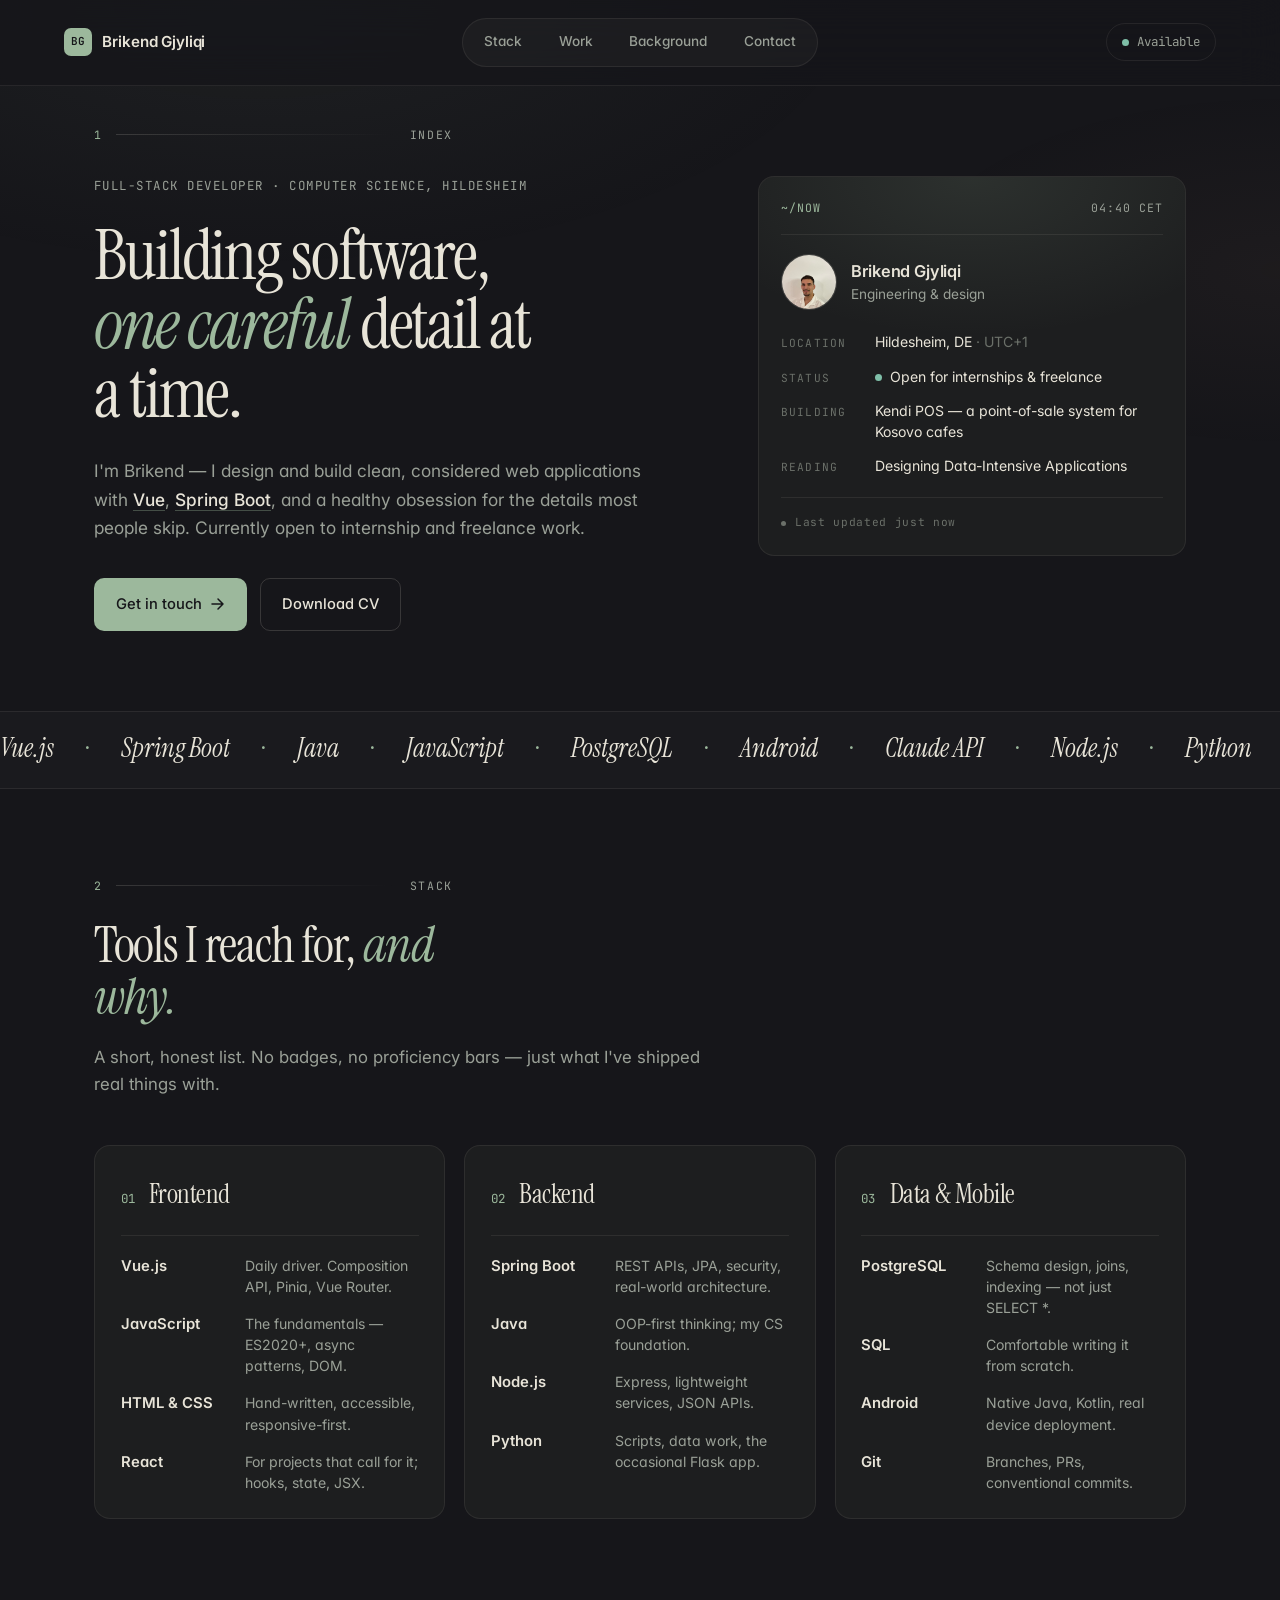
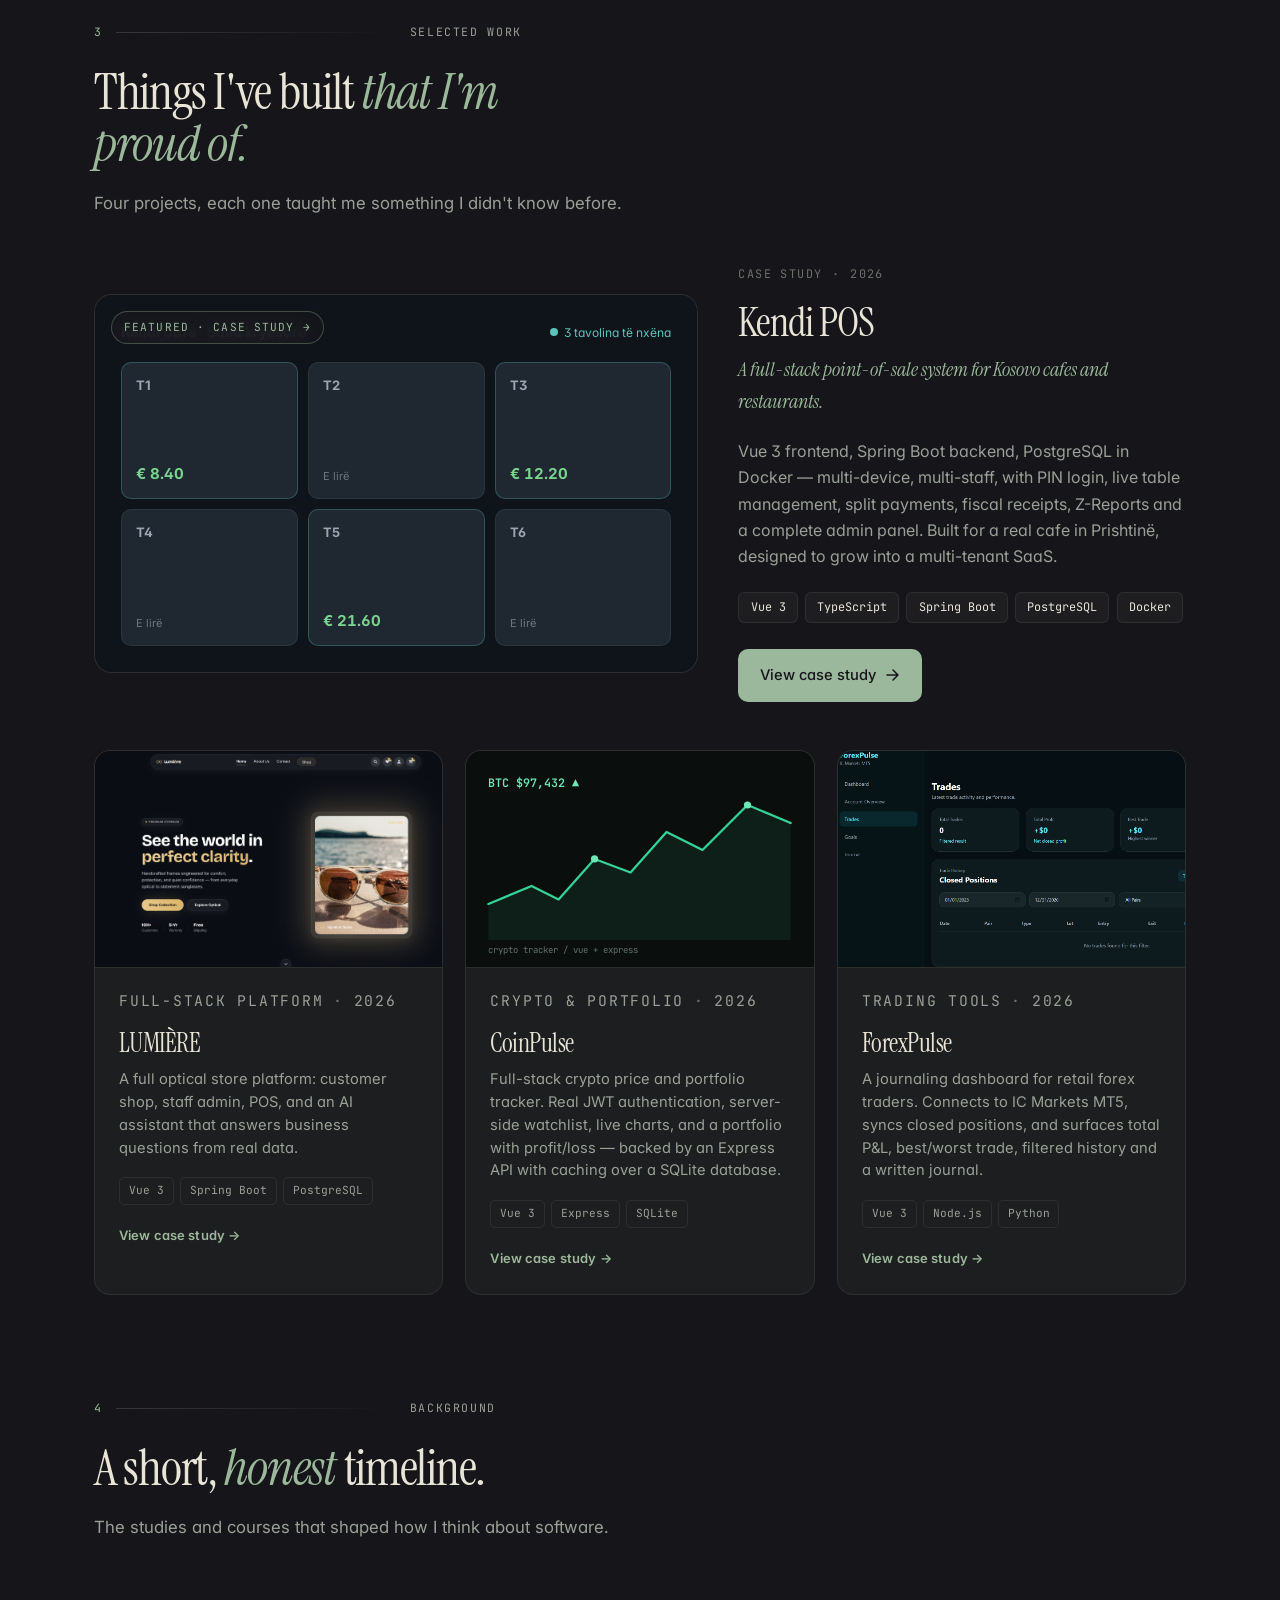
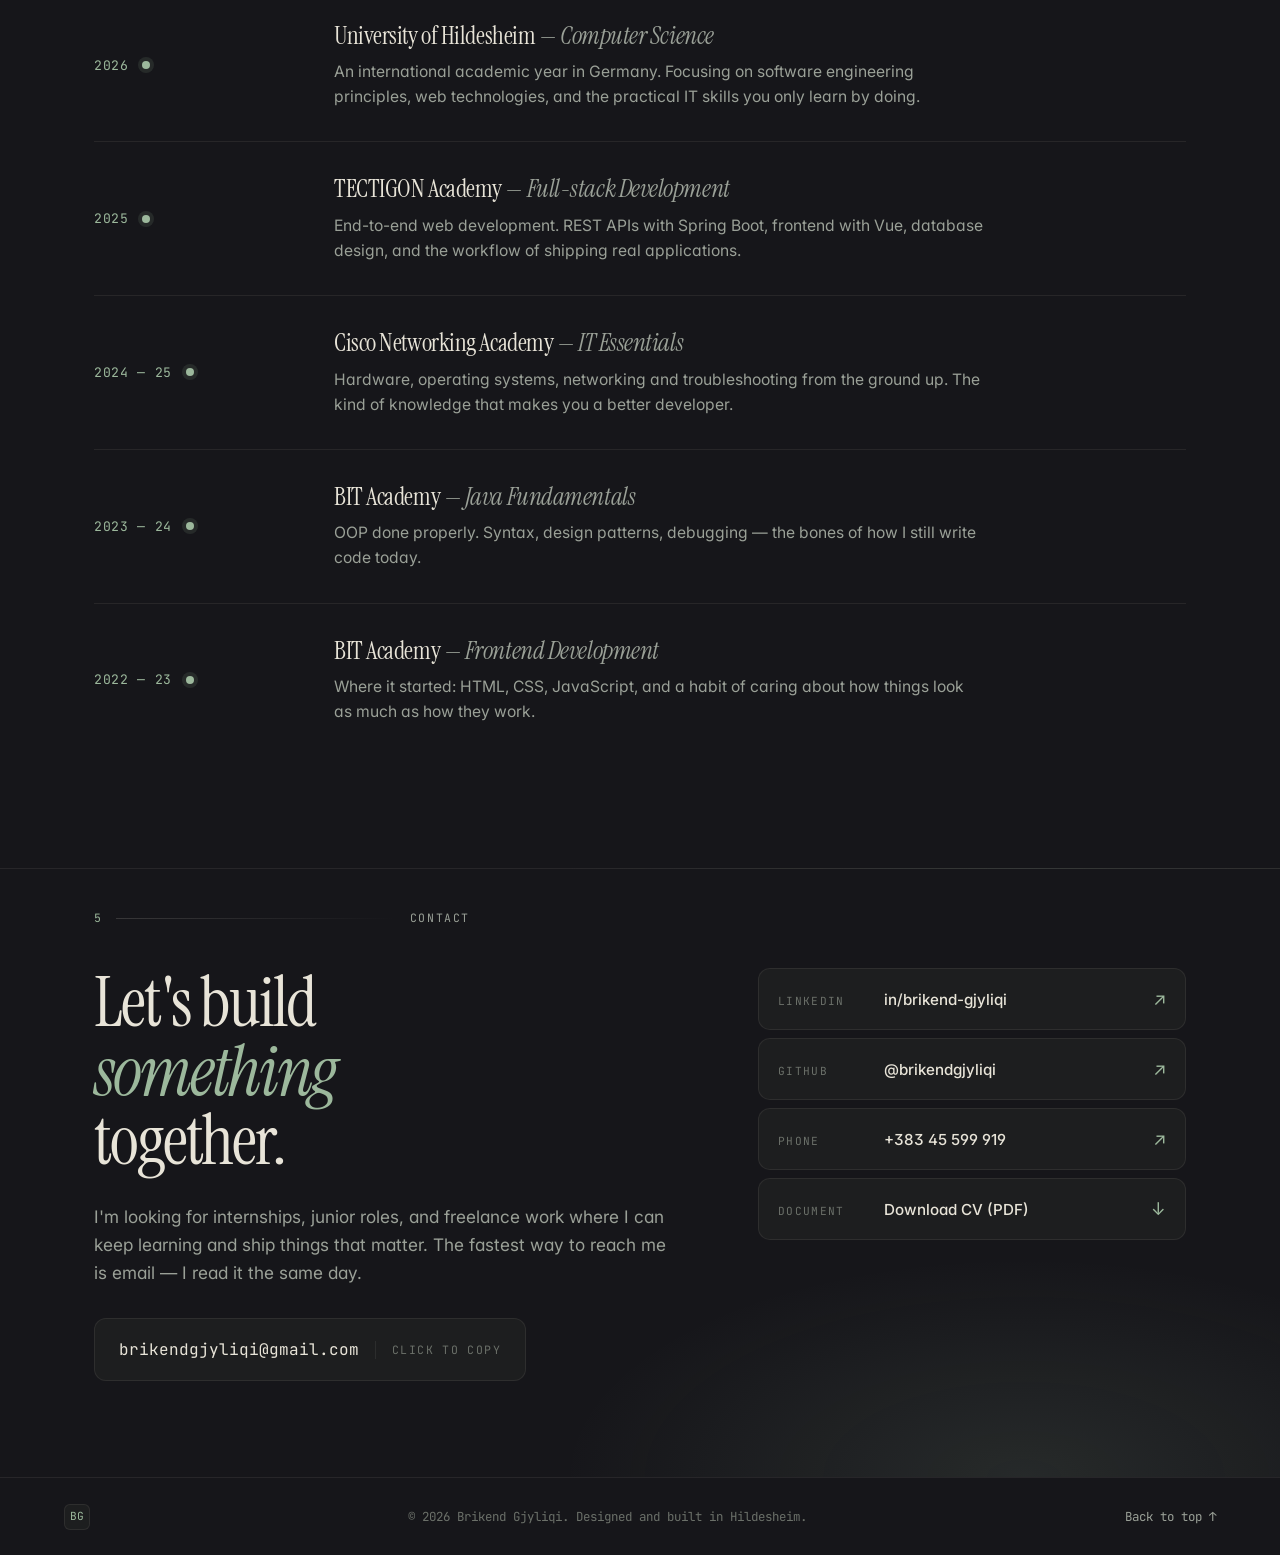
==== index.html @ 1e9ffb1e "Initial commit: portfolio site with LUMIERE case study" ====
<!DOCTYPE html>
<html lang="en">
<head>
  <meta charset="UTF-8" />
  <meta name="viewport" content="width=device-width, initial-scale=1.0" />
  <meta name="description" content="Brikend Gjyliqi — Full-stack developer building thoughtful, modern web applications. Vue, Spring Boot, Java, SQL." />
  <title>Brikend Gjyliqi — Full-stack Developer</title>

  <link rel="preconnect" href="https://fonts.googleapis.com" />
  <link rel="preconnect" href="https://fonts.gstatic.com" crossorigin />
  <link href="https://fonts.googleapis.com/css2?family=Instrument+Serif:ital@0;1&family=Inter:wght@400;500;600;700&family=JetBrains+Mono:wght@400;500&display=swap" rel="stylesheet" />
  <link rel="stylesheet" href="style.css" />
</head>

<body>

  <header class="topbar">
    <a href="#top" class="brand">
      <span class="brand-mark" aria-hidden="true">BG</span>
      <span class="brand-name">Brikend Gjyliqi</span>
    </a>
    <nav class="top-nav" aria-label="Primary">
      <a href="#stack">Stack</a>
      <a href="#work">Work</a>
      <a href="#background">Background</a>
      <a href="#contact">Contact</a>
    </nav>
    <a href="#contact" class="top-cta">
      <span class="status-dot" aria-hidden="true"></span>
      Available
    </a>
  </header>

  <main id="top">

    <!-- ─────────── HERO ─────────── -->
    <section class="hero">
      <div class="section-label">
        <span class="label-num">1</span>
        <span class="label-line" aria-hidden="true"></span>
        <span class="label-name">Index</span>
      </div>

      <div class="hero-grid">
        <div class="hero-copy">
          <p class="eyebrow">Full-stack developer · Computer Science, Hildesheim</p>
          <h1 class="display">
            Building software,
            <em>one careful</em>
            detail at a time.
          </h1>
          <p class="lede">
            I'm Brikend — I design and build clean, considered web applications with
            <span class="hl">Vue</span>, <span class="hl">Spring Boot</span>, and a
            healthy obsession for the details most people skip. Currently open to
            internship and freelance work.
          </p>
          <div class="hero-actions">
            <a href="#contact" class="btn btn-primary">
              Get in touch
              <svg width="14" height="14" viewBox="0 0 14 14" aria-hidden="true"><path d="M1 7h11M7 2l5 5-5 5" stroke="currentColor" stroke-width="1.5" fill="none" stroke-linecap="round" stroke-linejoin="round"/></svg>
            </a>
            <a href="CV-BrikendGjyliqi.pdf" class="btn btn-ghost" download>Download CV</a>
          </div>
        </div>

        <aside class="status-card" aria-label="Currently">
          <div class="status-card-head">
            <span class="status-card-eyebrow">~/now</span>
            <span class="status-time" id="liveTime">—</span>
          </div>
          <div class="status-id">
            <img src="img/IMG_9664.jpg" alt="Portrait of Brikend Gjyliqi" />
            <div>
              <div class="status-name">Brikend Gjyliqi</div>
              <div class="status-role">Engineering &amp; design</div>
            </div>
          </div>
          <dl class="status-rows">
            <div><dt>Location</dt><dd>Hildesheim, DE <span class="muted">· UTC+1</span></dd></div>
            <div><dt>Status</dt><dd><span class="ping" aria-hidden="true"></span>Open for internships &amp; freelance</dd></div>
            <div><dt>Building</dt><dd>Kendi POS — a point-of-sale system for Kosovo cafes</dd></div>
            <div><dt>Reading</dt><dd>Designing Data-Intensive Applications</dd></div>
          </dl>
          <div class="status-foot">
            <span class="dot" aria-hidden="true"></span>
            <span>Last updated just now</span>
          </div>
        </aside>
      </div>

      <div class="marquee" aria-hidden="true">
        <div class="marquee-track">
          <span>Vue.js</span><span>·</span>
          <span>Spring Boot</span><span>·</span>
          <span>Java</span><span>·</span>
          <span>JavaScript</span><span>·</span>
          <span>PostgreSQL</span><span>·</span>
          <span>Android</span><span>·</span>
          <span>Claude API</span><span>·</span>
          <span>Node.js</span><span>·</span>
          <span>Python</span><span>·</span>
          <span>REST APIs</span><span>·</span>
          <span>Pinia</span><span>·</span>
          <span>TypeScript</span><span>·</span>
          <span>PWA</span><span>·</span>
          <span>IndexedDB</span><span>·</span>
          <span>Vue.js</span><span>·</span>
          <span>Spring Boot</span><span>·</span>
          <span>Java</span><span>·</span>
          <span>JavaScript</span><span>·</span>
          <span>PostgreSQL</span><span>·</span>
          <span>Node.js</span><span>·</span>
          <span>Python</span><span>·</span>
        </div>
      </div>
    </section>

    <!-- ─────────── STACK ─────────── -->
    <section class="stack" id="stack">
      <div class="section-label">
        <span class="label-num">2</span>
        <span class="label-line" aria-hidden="true"></span>
        <span class="label-name">Stack</span>
      </div>
      <header class="section-head">
        <h2 class="section-title">Tools I reach for, <em>and why.</em></h2>
        <p class="section-sub">A short, honest list. No badges, no proficiency bars — just what I've shipped real things with.</p>
      </header>
      <div class="stack-grid">
        <article class="stack-card">
          <header class="stack-card-head"><span class="stack-num">01</span><h3>Frontend</h3></header>
          <ul class="stack-list">
            <li><span>Vue.js</span><em>Daily driver. Composition API, Pinia, Vue Router.</em></li>
            <li><span>JavaScript</span><em>The fundamentals — ES2020+, async patterns, DOM.</em></li>
            <li><span>HTML &amp; CSS</span><em>Hand-written, accessible, responsive-first.</em></li>
            <li><span>React</span><em>For projects that call for it; hooks, state, JSX.</em></li>
          </ul>
        </article>
        <article class="stack-card">
          <header class="stack-card-head"><span class="stack-num">02</span><h3>Backend</h3></header>
          <ul class="stack-list">
            <li><span>Spring Boot</span><em>REST APIs, JPA, security, real-world architecture.</em></li>
            <li><span>Java</span><em>OOP-first thinking; my CS foundation.</em></li>
            <li><span>Node.js</span><em>Express, lightweight services, JSON APIs.</em></li>
            <li><span>Python</span><em>Scripts, data work, the occasional Flask app.</em></li>
          </ul>
        </article>
        <article class="stack-card">
          <header class="stack-card-head"><span class="stack-num">03</span><h3>Data &amp; Mobile</h3></header>
          <ul class="stack-list">
            <li><span>PostgreSQL</span><em>Schema design, joins, indexing — not just SELECT *.</em></li>
            <li><span>SQL</span><em>Comfortable writing it from scratch.</em></li>
            <li><span>Android</span><em>Native Java, Kotlin, real device deployment.</em></li>
            <li><span>Git</span><em>Branches, PRs, conventional commits.</em></li>
          </ul>
        </article>
      </div>
    </section>

    <!-- ─────────── WORK ─────────── -->
    <section class="work" id="work">
      <div class="section-label">
        <span class="label-num">3</span>
        <span class="label-line" aria-hidden="true"></span>
        <span class="label-name">Selected work</span>
      </div>
      <header class="section-head">
        <h2 class="section-title">Things I've built <em>that I'm proud of.</em></h2>
        <p class="section-sub">Four projects, each one taught me something I didn't know before.</p>
      </header>

      <!-- FEATURED 01: Kendi POS -->
      <article class="featured-project">
        <a href="kendi-pos.html" class="featured-media">
          <div class="kp-hero">
            <div class="kp-hero-bar">
              <span class="kp-hero-venue">Kendi Cafe · Salla kryesore</span>
              <span class="kp-hero-stat"><i class="kp-pulse"></i> 3 tavolina të nxëna</span>
            </div>
            <div class="kp-hero-grid">
              <div class="kp-hero-cell kp-hero-cell--on"><span>T1</span><span class="kp-hero-val">€ 8.40</span></div>
              <div class="kp-hero-cell"><span>T2</span><span class="kp-hero-free">E lirë</span></div>
              <div class="kp-hero-cell kp-hero-cell--on"><span>T3</span><span class="kp-hero-val">€ 12.20</span></div>
              <div class="kp-hero-cell"><span>T4</span><span class="kp-hero-free">E lirë</span></div>
              <div class="kp-hero-cell kp-hero-cell--on"><span>T5</span><span class="kp-hero-val">€ 21.60</span></div>
              <div class="kp-hero-cell"><span>T6</span><span class="kp-hero-free">E lirë</span></div>
            </div>
          </div>
          <span class="featured-badge">Featured · Case study →</span>
        </a>
        <div class="featured-body">
          <p class="project-meta">
            <span>Case study</span><span class="sep" aria-hidden="true">·</span><span>2026</span>
          </p>
          <h3 class="project-title">Kendi POS</h3>
          <p class="project-tag">A full-stack point-of-sale system for Kosovo cafes and restaurants.</p>
          <p class="project-desc">
            Vue 3 frontend, Spring Boot backend, PostgreSQL in Docker —
            multi-device, multi-staff, with PIN login, live table management,
            split payments, fiscal receipts, Z-Reports and a complete admin
            panel. Built for a real cafe in Prishtinë, designed to grow into
            a multi-tenant SaaS.
          </p>
          <ul class="project-stack">
            <li>Vue 3</li><li>TypeScript</li><li>Spring Boot</li><li>PostgreSQL</li><li>Docker</li>
          </ul>
          <div class="project-actions">
            <a href="kendi-pos.html" class="btn btn-primary">
              View case study
              <svg width="14" height="14" viewBox="0 0 14 14" aria-hidden="true"><path d="M1 7h11M7 2l5 5-5 5" stroke="currentColor" stroke-width="1.5" fill="none" stroke-linecap="round" stroke-linejoin="round"/></svg>
            </a>
          </div>
        </div>
      </article>


      <!-- Small cards -->
      <div class="project-grid">
        <article class="project-card">
          <a href="lumiere.html" class="project-card-media project-card-media--link" aria-hidden="true">
            <img src="img/lumiere/Home.png" alt="LUMIÈRE homepage" />
          </a>
          <div class="project-card-body">
            <p class="project-meta"><span>Full-stack platform</span><span class="sep" aria-hidden="true">·</span><span>2026</span></p>
            <h3>LUMIÈRE</h3>
            <p>A full optical store platform: customer shop, staff admin, POS, and an AI assistant that answers business questions from real data.</p>
            <ul class="project-stack-mini"><li>Vue 3</li><li>Spring Boot</li><li>PostgreSQL</li></ul>
            <div style="display:flex;gap:10px;margin-top:10px;flex-wrap:wrap;">
              <a href="lumiere.html" class="project-card-link">View case study →</a>
            </div>
          </div>
        </article>

                <article class="project-card">
          <a href="coinpulse.html" class="project-card-media project-card-media--link" aria-hidden="true">
            <svg viewBox="0 0 400 240" xmlns="http://www.w3.org/2000/svg" preserveAspectRatio="xMidYMid slice">
              <rect width="400" height="240" fill="#0a0f0d"/>
              <!-- candlestick-ish chart line -->
              <polyline points="32,170 80,150 110,165 150,120 190,135 230,90 270,110 320,60 368,80"
                        fill="none" stroke="#34d399" stroke-width="2.5" stroke-linecap="round" stroke-linejoin="round"/>
              <polygon points="32,170 80,150 110,165 150,120 190,135 230,90 270,110 320,60 368,80 368,210 32,210"
                       fill="#34d399" opacity="0.08"/>
              <!-- coin dots -->
              <circle cx="150" cy="120" r="4" fill="#6ee7b7"/>
              <circle cx="320" cy="60" r="4" fill="#6ee7b7"/>
              <text x="32" y="40" fill="#6ee7b7" font-family="JetBrains Mono, monospace" font-size="13" font-weight="600">BTC $97,432 ▲</text>
              <text x="32" y="225" fill="#5f7269" font-family="JetBrains Mono, monospace" font-size="10">crypto tracker / vue + express</text>
            </svg>
          </a>
          <div class="project-card-body">
            <p class="project-meta"><span>Crypto &amp; Portfolio</span><span class="sep" aria-hidden="true">·</span><span>2026</span></p>
            <h3>CoinPulse</h3>
            <p>Full-stack crypto price and portfolio tracker. Real JWT authentication, server-side watchlist, live charts, and a portfolio with profit/loss — backed by an Express API with caching over a SQLite database.</p>
            <ul class="project-stack-mini"><li>Vue 3</li><li>Express</li><li>SQLite</li></ul>
            <div style="display:flex;gap:10px;margin-top:10px;flex-wrap:wrap;">
              <a href="coinpulse.html" class="project-card-link">View case study →</a>
            </div>
          </div>
        </article>

        <article class="project-card">
          <a href="forex-pulse.html" class="project-card-media project-card-media--link" aria-hidden="true">
            <img src="img/dashboard.png" alt="ForexPulse trading dashboard interface" />
          </a>
          <div class="project-card-body">
            <p class="project-meta"><span>Trading tools</span><span class="sep" aria-hidden="true">·</span><span>2026</span></p>
            <h3>ForexPulse</h3>
            <p>A journaling dashboard for retail forex traders. Connects to IC Markets MT5, syncs closed positions, and surfaces total P&amp;L, best/worst trade, filtered history and a written journal.</p>
            <ul class="project-stack-mini"><li>Vue 3</li><li>Node.js</li><li>Python</li></ul>
            <div style="display:flex;gap:10px;margin-top:10px;flex-wrap:wrap;">
              <a href="forex-pulse.html" class="project-card-link">View case study →</a>
            </div>
          </div>
        </article>
      </div>
    </section>

    <!-- ─────────── BACKGROUND ─────────── -->
    <section class="background" id="background">
      <div class="section-label">
        <span class="label-num">4</span>
        <span class="label-line" aria-hidden="true"></span>
        <span class="label-name">Background</span>
      </div>
      <header class="section-head">
        <h2 class="section-title">A short, <em>honest</em> timeline.</h2>
        <p class="section-sub">The studies and courses that shaped how I think about software.</p>
      </header>
      <ol class="timeline">
        <li class="t-item">
          <div class="t-rail"><span class="t-year">2026</span><span class="t-dot" aria-hidden="true"></span></div>
          <div class="t-body">
            <h3>University of Hildesheim <span class="muted">— Computer Science</span></h3>
            <p>An international academic year in Germany. Focusing on software engineering principles, web technologies, and the practical IT skills you only learn by doing.</p>
          </div>
        </li>
        <li class="t-item">
          <div class="t-rail"><span class="t-year">2025</span><span class="t-dot" aria-hidden="true"></span></div>
          <div class="t-body">
            <h3>TECTIGON Academy <span class="muted">— Full-stack Development</span></h3>
            <p>End-to-end web development. REST APIs with Spring Boot, frontend with Vue, database design, and the workflow of shipping real applications.</p>
          </div>
        </li>
        <li class="t-item">
          <div class="t-rail"><span class="t-year">2024 — 25</span><span class="t-dot" aria-hidden="true"></span></div>
          <div class="t-body">
            <h3>Cisco Networking Academy <span class="muted">— IT Essentials</span></h3>
            <p>Hardware, operating systems, networking and troubleshooting from the ground up. The kind of knowledge that makes you a better developer.</p>
          </div>
        </li>
        <li class="t-item">
          <div class="t-rail"><span class="t-year">2023 — 24</span><span class="t-dot" aria-hidden="true"></span></div>
          <div class="t-body">
            <h3>BIT Academy <span class="muted">— Java Fundamentals</span></h3>
            <p>OOP done properly. Syntax, design patterns, debugging — the bones of how I still write code today.</p>
          </div>
        </li>
        <li class="t-item">
          <div class="t-rail"><span class="t-year">2022 — 23</span><span class="t-dot" aria-hidden="true"></span></div>
          <div class="t-body">
            <h3>BIT Academy <span class="muted">— Frontend Development</span></h3>
            <p>Where it started: HTML, CSS, JavaScript, and a habit of caring about how things look as much as how they work.</p>
          </div>
        </li>
      </ol>
    </section>

    <!-- ─────────── CONTACT ─────────── -->
    <section class="contact" id="contact">
      <div class="section-label">
        <span class="label-num">5</span>
        <span class="label-line" aria-hidden="true"></span>
        <span class="label-name">Contact</span>
      </div>
      <div class="contact-grid">
        <div class="contact-copy">
          <h2 class="contact-title">Let's build <em>something</em> together.</h2>
          <p class="contact-lede">
            I'm looking for internships, junior roles, and freelance work where I can
            keep learning and ship things that matter. The fastest way to reach me is
            email — I read it the same day.
          </p>
          <a href="mailto:brikendgjyliqi@gmail.com" class="contact-email" id="copyEmail">
            <span>brikendgjyliqi@gmail.com</span>
            <span class="copy-hint" aria-hidden="true">Click to copy</span>
          </a>
        </div>
        <ul class="contact-links">
          <li>
            <a href="https://www.linkedin.com/in/brikend-gjyliqi-021351353/" target="_blank" rel="noopener noreferrer">
              <span class="cl-label">LinkedIn</span><span class="cl-value">in/brikend-gjyliqi</span><span class="cl-arrow" aria-hidden="true">↗</span>
            </a>
          </li>
          <li>
            <a href="https://github.com/BrikendGjyliqi" target="_blank" rel="noopener noreferrer">
              <span class="cl-label">GitHub</span><span class="cl-value">@brikendgjyliqi</span><span class="cl-arrow" aria-hidden="true">↗</span>
            </a>
          </li>
          <li>
            <a href="tel:+38345599919">
              <span class="cl-label">Phone</span><span class="cl-value">+383 45 599 919</span><span class="cl-arrow" aria-hidden="true">↗</span>
            </a>
          </li>
          <li>
            <a href="CV-BrikendGjyliqi.pdf" download>
              <span class="cl-label">Document</span><span class="cl-value">Download CV (PDF)</span><span class="cl-arrow" aria-hidden="true">↓</span>
            </a>
          </li>
        </ul>
      </div>
    </section>

  </main>

  <footer class="foot">
    <div class="foot-row">
      <span class="foot-mark">BG</span>
      <span class="foot-text">© <span id="liveYear">2026</span> Brikend Gjyliqi. Designed and built in Hildesheim.</span>
      <a href="#top" class="foot-up">Back to top ↑</a>
    </div>
  </footer>

  <script src="script.js"></script>
</body>
</html>
---- style.css ----
/* ─────────────────────────────────────────────────────────────
   Brikend Gjyliqi — portfolio
   Warm charcoal · sage accent · serif + grotesk + mono
   ───────────────────────────────────────────────────────────── */

:root {
  /* Surfaces */
  --ink: #16161A;
  --ink-2: #1D1E1F;
  --ink-3: #262728;
  --paper: #E8E4D8;

  /* Text */
  --text: #E8E4D8;
  --text-2: #9AA097;
  --text-3: #6B7069;

  /* Lines */
  --line: rgba(232, 228, 216, 0.08);
  --line-strong: rgba(232, 228, 216, 0.16);

  /* Accent */
  --accent: #9CB89C;
  --accent-soft: rgba(156, 184, 156, 0.12);
  --accent-line: rgba(156, 184, 156, 0.35);

  /* Secondary */
  --mint: #7FBFA8;
  --ember: #D89B7A;

  /* Type */
  --serif: "Instrument Serif", "Times New Roman", serif;
  --sans: "Inter", -apple-system, BlinkMacSystemFont, "Segoe UI", sans-serif;
  --mono: "JetBrains Mono", ui-monospace, "SF Mono", Menlo, monospace;

  /* Rhythm */
  --gutter: clamp(1.5rem, 5vw, 4.5rem);
  --container: 1220px;
}

* { box-sizing: border-box; margin: 0; padding: 0; }

html {
  scroll-behavior: smooth;
  -webkit-font-smoothing: antialiased;
  -moz-osx-font-smoothing: grayscale;
}

body {
  background: var(--ink);
  color: var(--text);
  font-family: var(--sans);
  font-size: 14px;
  line-height: 1.6;
  font-feature-settings: "ss01", "cv11";
  overflow-x: hidden;
}

/* Subtle ambient grain — adds depth without being noisy */
body::before {
  content: "";
  position: fixed;
  inset: 0;
  pointer-events: none;
  z-index: 0;
  background:
    radial-gradient(ellipse 80% 50% at 20% 0%, rgba(156, 184, 156, 0.06), transparent 60%),
    radial-gradient(ellipse 60% 40% at 100% 30%, rgba(216, 155, 122, 0.04), transparent 50%);
}

main { position: relative; z-index: 1; }

a { color: inherit; }

img { display: block; max-width: 100%; }

::selection { background: var(--accent); color: var(--ink); }

/* ─────────────────── TOP BAR ─────────────────── */
.topbar {
  position: sticky;
  top: 0;
  z-index: 100;
  display: grid;
  grid-template-columns: 1fr auto 1fr;
  align-items: center;
  padding: 1.1rem var(--gutter);
  background: rgba(22, 22, 26, 0.72);
  backdrop-filter: blur(20px) saturate(140%);
  -webkit-backdrop-filter: blur(20px) saturate(140%);
  border-bottom: 1px solid var(--line);
}

.brand {
  display: inline-flex;
  align-items: center;
  gap: 0.65rem;
  text-decoration: none;
  font-weight: 600;
  letter-spacing: -0.01em;
}

.brand-mark {
  display: grid;
  place-items: center;
  width: 28px;
  height: 28px;
  border-radius: 7px;
  background: var(--accent);
  color: var(--ink);
  font-family: var(--mono);
  font-size: 11px;
  font-weight: 600;
  letter-spacing: 0;
}

.brand-name { font-size: 0.95rem; }

.top-nav {
  justify-self: center;
  display: flex;
  gap: 0.4rem;
  padding: 0.35rem;
  background: rgba(232, 228, 216, 0.03);
  border: 1px solid var(--line);
  border-radius: 999px;
}

.top-nav a {
  padding: 0.45rem 0.95rem;
  border-radius: 999px;
  text-decoration: none;
  color: var(--text-2);
  font-size: 0.85rem;
  font-weight: 500;
  transition: color 0.2s ease, background 0.2s ease;
}

.top-nav a:hover { color: var(--text); background: rgba(232, 228, 216, 0.05); }

.top-cta {
  justify-self: end;
  display: inline-flex;
  align-items: center;
  gap: 0.5rem;
  padding: 0.5rem 0.95rem;
  border: 1px solid var(--line);
  border-radius: 999px;
  text-decoration: none;
  font-family: var(--mono);
  font-size: 0.78rem;
  color: var(--text-2);
  transition: border-color 0.2s ease, color 0.2s ease;
}
.top-cta:hover { border-color: var(--line-strong); color: var(--text); }

.status-dot {
  width: 7px;
  height: 7px;
  border-radius: 50%;
  background: var(--mint);
  box-shadow: 0 0 0 0 rgba(122, 227, 208, 0.6);
  animation: pulse 2.4s infinite;
}

@keyframes pulse {
  0%   { box-shadow: 0 0 0 0 rgba(122, 227, 208, 0.55); }
  70%  { box-shadow: 0 0 0 8px rgba(122, 227, 208, 0); }
  100% { box-shadow: 0 0 0 0 rgba(122, 227, 208, 0); }
}

/* ─────────────────── SECTION LABELS ─────────────────── */
.section-label {
  display: flex;
  align-items: center;
  gap: 0.85rem;
  padding: 2.5rem var(--gutter) 1.5rem;
  max-width: var(--container);
  margin: 0 auto;
  font-family: var(--mono);
  font-size: 0.72rem;
  text-transform: uppercase;
  letter-spacing: 0.14em;
  color: var(--text-3);
}

.label-num { color: var(--accent); }

.label-line {
  flex: 1;
  height: 1px;
  background: linear-gradient(90deg, var(--line-strong), transparent);
  max-width: 280px;
}

.label-name { color: var(--text-2); }

/* ─────────────────── SECTION HEADERS ─────────────────── */
.section-head {
  max-width: var(--container);
  margin: 0 auto;
  padding: 0 var(--gutter) 3rem;
}

.section-title {
  font-family: var(--serif);
  font-weight: 400;
  font-size: clamp(1.9rem, 4.5vw, 3.2rem);  line-height: 1.02;
  letter-spacing: -0.025em;
  max-width: 18ch;
}

.section-title em {
  font-style: italic;
  color: var(--accent);
}

.section-sub {
  margin-top: 1.25rem;
  max-width: 56ch;
  color: var(--text-2);
  font-size: 1.05rem;
}

/* ─────────────────── HERO ─────────────────── */
.hero { padding-bottom: 3rem; }

.hero-grid {
  max-width: var(--container);
  margin: 0 auto;
  padding: 0.5rem var(--gutter) 4rem;
  display: grid;
  grid-template-columns: minmax(0, 1.4fr) minmax(280px, 1fr);
  gap: 4rem;
  align-items: start;
}

.eyebrow {
  font-family: var(--mono);
  font-size: 0.78rem;
  text-transform: uppercase;
  letter-spacing: 0.12em;
  color: var(--text-2);
  margin-bottom: 1.6rem;
}

.display {
  font-family: var(--serif);
  font-weight: 400;
  font-size: clamp(2.4rem, 5.5vw, 4.4rem);
  line-height: 0.98;
  letter-spacing: -0.03em;
  max-width: 14ch;
}

.display em {
  font-style: italic;
  color: var(--accent);
  position: relative;
  display: inline-block;
}

.lede {
  margin-top: 1.8rem;
  max-width: 52ch;
  color: var(--text-2);
  font-size: 1.08rem;
  line-height: 1.65;
}

.lede .hl {
  color: var(--text);
  font-weight: 500;
  border-bottom: 1px solid var(--accent-line);
}

.hero-actions {
  margin-top: 2.2rem;
  display: flex;
  flex-wrap: wrap;
  gap: 0.8rem;
}

/* Buttons */
.btn {
  display: inline-flex;
  align-items: center;
  gap: 0.6rem;
  padding: 0.85rem 1.3rem;
  border-radius: 10px;
  font-weight: 500;
  font-size: 0.92rem;
  text-decoration: none;
  border: 1px solid transparent;
  transition: transform 0.18s ease, background 0.18s ease, border-color 0.18s ease, color 0.18s ease;
  cursor: pointer;
}

.btn-primary {
  background: var(--accent);
  color: var(--ink);
}
.btn-primary:hover { transform: translateY(-2px); background: #B0C9B0; }

.btn-ghost {
  background: transparent;
  color: var(--text);
  border-color: var(--line-strong);
}
.btn-ghost:hover { background: rgba(232, 228, 216, 0.04); border-color: var(--text-2); }

.btn svg { transition: transform 0.18s ease; }
.btn:hover svg { transform: translateX(2px); }

/* ─────────────────── STATUS CARD (signature) ─────────────────── */
.status-card {
  background: var(--ink-2);
  border: 1px solid var(--line);
  border-radius: 16px;
  padding: 1.4rem;
  position: relative;
  overflow: hidden;
}

.status-card::before {
  content: "";
  position: absolute;
  inset: 0;
  background: radial-gradient(ellipse 100% 60% at 50% 0%, var(--accent-soft), transparent 70%);
  pointer-events: none;
}

.status-card > * { position: relative; }

.status-card-head {
  display: flex;
  justify-content: space-between;
  align-items: center;
  font-family: var(--mono);
  font-size: 0.72rem;
  letter-spacing: 0.08em;
  color: var(--text-3);
  text-transform: uppercase;
  margin-bottom: 1.2rem;
  padding-bottom: 1rem;
  border-bottom: 1px solid var(--line);
}

.status-card-eyebrow { color: var(--accent); }

.status-time { color: var(--text-2); }

.status-id {
  display: flex;
  align-items: center;
  gap: 0.9rem;
  margin-bottom: 1.4rem;
}

.status-id img {
  width: 56px;
  height: 56px;
  border-radius: 50%;
  object-fit: cover;
  object-position: 50% 30%;
  border: 1px solid var(--line-strong);
}

.status-name {
  font-weight: 600;
  font-size: 1.02rem;
  letter-spacing: -0.01em;
}

.status-role {
  font-size: 0.85rem;
  color: var(--text-2);
}

.status-rows {
  display: grid;
  gap: 0.85rem;
}

.status-rows > div {
  display: grid;
  grid-template-columns: 80px 1fr;
  gap: 0.85rem;
  align-items: baseline;
  font-size: 0.88rem;
}

.status-rows dt {
  font-family: var(--mono);
  font-size: 0.7rem;
  text-transform: uppercase;
  letter-spacing: 0.1em;
  color: var(--text-3);
}

.status-rows dd { color: var(--text); line-height: 1.45; }

.status-rows dd .muted { color: var(--text-3); }

.ping {
  display: inline-block;
  width: 7px;
  height: 7px;
  border-radius: 50%;
  background: var(--mint);
  margin-right: 0.55rem;
  vertical-align: 1px;
  box-shadow: 0 0 0 0 rgba(122, 227, 208, 0.6);
  animation: pulse 2.4s infinite;
}

.status-foot {
  margin-top: 1.3rem;
  padding-top: 1rem;
  border-top: 1px solid var(--line);
  font-family: var(--mono);
  font-size: 0.7rem;
  color: var(--text-3);
  letter-spacing: 0.06em;
  display: flex;
  align-items: center;
  gap: 0.55rem;
}

.status-foot .dot {
  width: 5px; height: 5px;
  border-radius: 50%;
  background: var(--text-3);
}

/* ─────────────────── MARQUEE ─────────────────── */
.marquee {
  border-block: 1px solid var(--line);
  background: rgba(232, 228, 216, 0.02);
  overflow: hidden;
  padding: 1.1rem 0;
  margin-top: 1rem;
}

.marquee-track {
  display: flex;
  gap: 2rem;
  white-space: nowrap;
  font-family: var(--serif);
  font-style: italic;
  font-size: 1.6rem;
  color: var(--text-2);
  animation: marquee 50s linear infinite;
  width: max-content;
}

.marquee-track span:nth-child(odd) { color: var(--text); }
.marquee-track span:nth-child(even) { color: var(--accent); font-style: normal; }

@keyframes marquee {
  from { transform: translateX(0); }
  to   { transform: translateX(-50%); }
}

/* ─────────────────── STACK ─────────────────── */
.stack-grid {
  max-width: var(--container);
  margin: 0 auto;
  padding: 0 var(--gutter) 4rem;
  display: grid;
  grid-template-columns: repeat(3, 1fr);
  gap: 1.2rem;
}

.stack-card {
  background: var(--ink-2);
  border: 1px solid var(--line);
  border-radius: 16px;
  padding: 1.6rem;
  transition: border-color 0.2s ease, transform 0.2s ease;
}

.stack-card:hover {
  border-color: var(--line-strong);
  transform: translateY(-3px);
}

.stack-card-head {
  display: flex;
  align-items: baseline;
  gap: 0.9rem;
  padding-bottom: 1.2rem;
  margin-bottom: 1.2rem;
  border-bottom: 1px solid var(--line);
}

.stack-num {
  font-family: var(--mono);
  font-size: 0.78rem;
  color: var(--accent);
}

.stack-card-head h3 {
  font-family: var(--serif);
  font-weight: 400;
  font-size: 1.7rem;
  letter-spacing: -0.02em;
}

.stack-list {
  list-style: none;
  display: grid;
  gap: 1rem;
}

.stack-list li {
  display: grid;
  grid-template-columns: minmax(110px, auto) 1fr;
  gap: 0.9rem;
  align-items: baseline;
  font-size: 0.93rem;
}

.stack-list span {
  font-weight: 600;
  color: var(--text);
}

.stack-list em {
  font-style: normal;
  color: var(--text-2);
  font-size: 0.88rem;
  line-height: 1.5;
}

/* ─────────────────── FEATURED PROJECT ─────────────────── */
.featured-project {
  max-width: var(--container);
  margin: 0 auto 2rem;
  padding: 0 var(--gutter);
  display: grid;
  grid-template-columns: 1.35fr 1fr;
  gap: 2.5rem;
  align-items: center;
}

.featured-media {
  position: relative;
  display: block;
  border-radius: 18px;
  overflow: hidden;
  border: 1px solid var(--line);
  background: var(--ink-2);
  text-decoration: none;
  transition: transform 0.3s ease, border-color 0.3s ease;
}

.featured-media:hover {
  transform: translateY(-4px);
  border-color: var(--accent-line);
}

.featured-media img {
  width: 100%;
  height: auto;
  display: block;
  transition: transform 0.5s ease;
}

.featured-media:hover img { transform: scale(1.015); }

.featured-badge {
  position: absolute;
  top: 1rem;
  left: 1rem;
  padding: 0.4rem 0.75rem;
  background: rgba(22, 22, 26, 0.85);
  backdrop-filter: blur(10px);
  border: 1px solid var(--accent-line);
  border-radius: 999px;
  font-family: var(--mono);
  font-size: 0.7rem;
  letter-spacing: 0.1em;
  text-transform: uppercase;
  color: var(--accent);
}

.featured-body { padding: 0; }

.project-meta {
  display: flex;
  align-items: center;
  gap: 0.6rem;
  font-family: var(--mono);
  font-size: 0.74rem;
  text-transform: uppercase;
  letter-spacing: 0.12em;
  color: var(--text-3);
  margin-bottom: 1.1rem;
}

.project-meta .sep { color: var(--text-3); }

.project-title {
  font-family: var(--serif);
  font-weight: 400;
  font-size: clamp(1.8rem, 3.2vw, 2.8rem);
  line-height: 1.02;
  letter-spacing: -0.025em;
  margin-bottom: 0.6rem;
}

.project-tag {
  color: var(--accent);
  font-family: var(--serif);
  font-style: italic;
  font-size: 1.25rem;
  margin-bottom: 1.3rem;
}

.project-desc {
  color: var(--text-2);
  font-size: 1rem;
  line-height: 1.65;
  margin-bottom: 1.4rem;
  max-width: 50ch;
}

.project-stack {
  list-style: none;
  display: flex;
  flex-wrap: wrap;
  gap: 0.45rem;
  margin-bottom: 1.6rem;
}

.project-stack li {
  padding: 0.32rem 0.7rem;
  background: rgba(232, 228, 216, 0.04);
  border: 1px solid var(--line);
  border-radius: 6px;
  font-family: var(--mono);
  font-size: 0.74rem;
  color: var(--text);
}

.project-actions {
  display: flex;
  flex-wrap: wrap;
  gap: 0.7rem;
}

/* ─────────────────── PROJECT GRID ─────────────────── */
.project-grid {
  max-width: var(--container);
  margin: 0 auto;
  padding: 1rem var(--gutter) 4rem;
  display: grid;
  grid-template-columns: repeat(3, 1fr);
  gap: 1.4rem;
}

.project-card {
  background: var(--ink-2);
  border: 1px solid var(--line);
  border-radius: 16px;
  overflow: hidden;
  transition: transform 0.25s ease, border-color 0.25s ease;
}

.project-card:hover {
  transform: translateY(-5px);
  border-color: var(--line-strong);
}

.project-card-media {
  aspect-ratio: 16 / 10;
  border-bottom: 1px solid var(--line);
  overflow: hidden;
}

.project-card-media svg {
  width: 100%;
  height: 100%;
  display: block;
}

.project-card-body { padding: 1.4rem 1.5rem 1.6rem; }

.project-card-body h3 {
  font-family: var(--serif);
  font-weight: 400;
  font-size: 1.6rem;
  letter-spacing: -0.02em;
  line-height: 1.1;
  margin-bottom: 0.6rem;
}

.project-card-body > p {
  color: var(--text-2);
  font-size: 0.92rem;
  line-height: 1.55;
  margin-bottom: 1.1rem;
}

.project-stack-mini {
  list-style: none;
  display: flex;
  flex-wrap: wrap;
  gap: 0.4rem;
}

.project-stack-mini li {
  padding: 0.25rem 0.55rem;
  border: 1px solid var(--line);
  border-radius: 5px;
  font-family: var(--mono);
  font-size: 0.7rem;
  color: var(--text-2);
}

/* ─────────────────── BACKGROUND / TIMELINE ─────────────────── */
.timeline {
  max-width: var(--container);
  margin: 0 auto;
  padding: 0 var(--gutter) 4rem;
  list-style: none;
  display: grid;
  gap: 0;
}

.t-item {
  display: grid;
  grid-template-columns: 200px 1fr;
  gap: 2.5rem;
  padding: 2rem 0;
  border-bottom: 1px solid var(--line);
  transition: padding 0.2s ease;
}

.t-item:last-child { border-bottom: none; }

.t-item:hover { padding-left: 0.5rem; }

.t-rail {
  display: flex;
  align-items: center;
  gap: 0.85rem;
  font-family: var(--mono);
  font-size: 0.82rem;
  color: var(--accent);
  letter-spacing: 0.05em;
}

.t-dot {
  width: 8px;
  height: 8px;
  border-radius: 50%;
  background: var(--accent);
  box-shadow: 0 0 0 4px var(--accent-soft);
  flex-shrink: 0;
}

.t-body h3 {
  font-family: var(--serif);
  font-weight: 400;
  font-size: 1.55rem;
  letter-spacing: -0.018em;
  line-height: 1.2;
  margin-bottom: 0.55rem;
}

.t-body h3 .muted {
  color: var(--text-2);
  font-style: italic;
}

.t-body p {
  color: var(--text-2);
  font-size: 0.98rem;
  max-width: 65ch;
}

/* ─────────────────── CONTACT ─────────────────── */
.contact {
  background:
    radial-gradient(ellipse 60% 60% at 80% 100%, var(--accent-soft), transparent 60%),
    var(--ink);
  border-top: 1px solid var(--line);
  margin-top: 3rem;
}

.contact-grid {
  max-width: var(--container);
  margin: 0 auto;
  padding: 1rem var(--gutter) 6rem;
  display: grid;
  grid-template-columns: 1.4fr 1fr;
  gap: 4rem;
  align-items: start;
}

.contact-title {
  font-family: var(--serif);
  font-weight: 400;
  font-size: clamp(2.4rem, 5.5vw, 4.4rem);
  line-height: 0.98;
  letter-spacing: -0.03em;
  max-width: 12ch;
}

.contact-title em { font-style: italic; color: var(--accent); }

.contact-lede {
  margin-top: 1.8rem;
  color: var(--text-2);
  font-size: 1.08rem;
  max-width: 52ch;
}

.contact-email {
  display: inline-flex;
  align-items: center;
  gap: 1rem;
  margin-top: 2rem;
  padding: 1.1rem 1.5rem;
  background: var(--ink-2);
  border: 1px solid var(--line);
  border-radius: 12px;
  text-decoration: none;
  font-family: var(--mono);
  font-size: 1rem;
  color: var(--text);
  transition: border-color 0.2s ease, background 0.2s ease;
  cursor: pointer;
}

.contact-email:hover {
  border-color: var(--accent-line);
  background: var(--ink-3);
}

.copy-hint {
  font-size: 0.72rem;
  color: var(--text-3);
  text-transform: uppercase;
  letter-spacing: 0.12em;
  padding-left: 1rem;
  border-left: 1px solid var(--line);
}

.contact-email.copied .copy-hint::after {
  content: " ✓ copied";
  color: var(--mint);
}

.contact-links {
  list-style: none;
  display: grid;
  gap: 0.5rem;
}

.contact-links a {
  display: grid;
  grid-template-columns: 90px 1fr auto;
  align-items: baseline;
  gap: 1rem;
  padding: 1rem 1.2rem;
  border: 1px solid var(--line);
  border-radius: 12px;
  background: var(--ink-2);
  text-decoration: none;
  transition: border-color 0.2s ease, transform 0.2s ease, background 0.2s ease;
}

.contact-links a:hover {
  border-color: var(--accent-line);
  transform: translateX(4px);
  background: var(--ink-3);
}

.cl-label {
  font-family: var(--mono);
  font-size: 0.7rem;
  text-transform: uppercase;
  letter-spacing: 0.12em;
  color: var(--text-3);
}

.cl-value {
  color: var(--text);
  font-size: 0.95rem;
  font-weight: 500;
}

.cl-arrow {
  color: var(--accent);
  font-size: 1.1rem;
}

/* ─────────────────── FOOTER ─────────────────── */
.foot {
  border-top: 1px solid var(--line);
  padding: 1.6rem var(--gutter);
}

.foot-row {
  max-width: var(--container);
  margin: 0 auto;
  display: flex;
  align-items: center;
  justify-content: space-between;
  gap: 1.5rem;
  font-family: var(--mono);
  font-size: 0.78rem;
  color: var(--text-3);
}

.foot-mark {
  display: inline-grid;
  place-items: center;
  width: 26px;
  height: 26px;
  border-radius: 6px;
  background: var(--ink-2);
  border: 1px solid var(--line);
  color: var(--accent);
  font-size: 0.7rem;
}

.foot-text { flex: 1; text-align: center; }

.foot-up {
  text-decoration: none;
  color: var(--text-2);
  transition: color 0.2s ease;
}
.foot-up:hover { color: var(--accent); }

/* ─────────────────── REVEAL ON SCROLL ─────────────────── */
.reveal {
  opacity: 0;
  transform: translateY(20px);
  transition: opacity 0.7s ease, transform 0.7s ease;
}
.reveal.in {
  opacity: 1;
  transform: none;
}

@media (prefers-reduced-motion: reduce) {
  *, *::before, *::after {
    animation-duration: 0.01ms !important;
    animation-iteration-count: 1 !important;
    transition-duration: 0.01ms !important;
  }
  .reveal { opacity: 1; transform: none; }
}

/* ─────────────────── RESPONSIVE ─────────────────── */
@media (max-width: 1024px) {
  .hero-grid,
  .featured-project,
  .contact-grid {
    grid-template-columns: 1fr;
    gap: 2.5rem;
  }
  .stack-grid,
  .project-grid {
    grid-template-columns: repeat(2, 1fr);
  }
  .top-nav { display: none; }
  .topbar { grid-template-columns: 1fr auto; }
}

@media (max-width: 720px) {
  :root { --gutter: 1.15rem; }

  .topbar { padding: 0.85rem var(--gutter); }
  .brand-name { display: none; }

  .display { font-size: clamp(2.4rem, 11vw, 3.6rem); }
  .section-title { font-size: clamp(2rem, 8vw, 2.8rem); }

  .stack-grid,
  .project-grid {
    grid-template-columns: 1fr;
  }

  .t-item {
    grid-template-columns: 1fr;
    gap: 0.9rem;
    padding: 1.6rem 0;
  }
  .t-rail { font-size: 0.78rem; }

  .marquee-track { font-size: 1.2rem; }

  .featured-body { padding-top: 0.5rem; }

  .contact-links a {
    grid-template-columns: 1fr auto;
  }
  .cl-label {
    grid-column: 1 / -1;
    padding-bottom: 0.2rem;
  }

  .foot-row { flex-direction: column; gap: 0.5rem; }

  .hero-actions .btn { flex: 1 1 auto; justify-content: center; }
}

/* ─── Kendi POS live preview inside featured-project ─── */
.kendi-preview {
  background: #0F141A;
  display: flex;
  align-items: stretch;
  cursor: default;
  overflow: hidden;
}

.kp-shell {
  flex: 1;
  display: flex;
  padding: 28px;
}

.kp-tables { flex: 1; display: flex; flex-direction: column; gap: 16px; }

.kp-bar {
  display: flex;
  justify-content: space-between;
  align-items: center;
  flex-wrap: wrap;
  gap: 8px;
}

.kp-venue {
  font-family: 'Inter', sans-serif;
  font-size: 14px;
  font-weight: 700;
  color: #E8EDF3;
  letter-spacing: -0.01em;
}

.kp-stat {
  font-family: 'Inter', sans-serif;
  font-size: 12px;
  color: #9BA6B2;
  display: flex;
  align-items: center;
  gap: 4px;
}

.kp-dot {
  display: inline-block;
  width: 7px;
  height: 7px;
  border-radius: 50%;
  margin-right: 4px;
}
.kp-dot--on { background: #5BC4B8; }

.kp-grid {
  display: grid;
  grid-template-columns: repeat(3, 1fr);
  gap: 10px;
  flex: 1;
}

.kp-cell {
  background: #1F2731;
  border: 1px solid rgba(255,255,255,0.06);
  border-radius: 10px;
  padding: 12px;
  display: flex;
  flex-direction: column;
  gap: 4px;
  min-height: 80px;
  justify-content: space-between;
}

.kp-cell--on { border-color: rgba(91,196,184,0.28); }

.kp-cn {
  font-family: 'Inter', sans-serif;
  font-size: 16px;
  font-weight: 700;
  color: #E8EDF3;
  display: flex;
  justify-content: space-between;
  align-items: center;
}

.kp-pulse {
  display: inline-block;
  width: 8px;
  height: 8px;
  border-radius: 50%;
  background: #5BC4B8;
  font-style: normal;
  animation: kp-pulse 2.4s infinite;
}

@keyframes kp-pulse {
  0%,100% { box-shadow: 0 0 0 0 rgba(91,196,184,0.4); }
  50%      { box-shadow: 0 0 0 5px rgba(91,196,184,0); }
}

.kp-cv {
  font-family: 'Inter', sans-serif;
  font-size: 15px;
  font-weight: 700;
  color: #79D38F;
  font-variant-numeric: tabular-nums;
}

.kp-cm {
  font-family: 'Inter', sans-serif;
  font-size: 10px;
  color: #6B7681;
}

.kp-ce {
  font-family: 'Inter', sans-serif;
  font-size: 12px;
  color: #6B7681;
  margin-top: auto;
}

@media (max-width: 700px) {
  .kp-grid { grid-template-columns: repeat(2, 1fr); }
}

/* ─── Kendi POS mini preview inside project-card ─── */
.project-card-media--link {
  display: block;
  text-decoration: none;
  cursor: pointer;
}

.kp-mini {
  background: #0F141A;
  height: 100%;
  min-height: 180px;
  padding: 18px;
  display: flex;
  flex-direction: column;
  gap: 12px;
  font-family: 'Inter', sans-serif;
}

.kp-mini-bar {
  display: flex;
  justify-content: space-between;
  align-items: center;
}

.kp-mini-venue {
  font-size: 12px;
  font-weight: 700;
  color: #E8EDF3;
}

.kp-mini-stat {
  font-size: 11px;
  color: #5BC4B8;
  display: flex;
  align-items: center;
  gap: 5px;
}

.kp-mini-grid {
  display: grid;
  grid-template-columns: 1fr 1fr;
  gap: 6px;
  flex: 1;
}

.kp-mini-cell {
  background: #1F2731;
  border: 1px solid rgba(255,255,255,0.06);
  border-radius: 8px;
  padding: 8px 10px;
  display: flex;
  flex-direction: column;
  gap: 3px;
  font-size: 12px;
  font-weight: 700;
  color: #9BA6B2;
}

.kp-mini-cell--on { border-color: rgba(91,196,184,0.25); }

.kp-mini-val {
  font-size: 13px;
  font-weight: 700;
  color: #79D38F;
  font-variant-numeric: tabular-nums;
}

.kp-mini-free {
  font-size: 10px;
  font-weight: 400;
  color: #6B7681;
}

.kp-mini-badge {
  font-size: 11px;
  font-weight: 600;
  color: #5BC4B8;
  letter-spacing: 0.04em;
  padding-top: 8px;
  border-top: 1px solid rgba(255,255,255,0.06);
}

.project-card-link {
  display: inline-block;
  margin-top: 10px;
  font-size: 13px;
  font-weight: 600;
  color: var(--accent);
  text-decoration: none;
  letter-spacing: 0.01em;
}

.project-card-link:hover { text-decoration: underline; }
/* ─────────────────────────────────────────────────────────────
   Kendi POS featured hero mock
   ───────────────────────────────────────────────────────────── */

.kp-hero {
  background: #0F141A;
  aspect-ratio: 16 / 10;
  padding: 26px;
  display: flex;
  flex-direction: column;
  gap: 18px;
  font-family: 'Inter', sans-serif;
}

.kp-hero-bar {
  display: flex;
  justify-content: space-between;
  align-items: center;
}

.kp-hero-venue {
  font-size: 14px;
  font-weight: 700;
  color: #E8EDF3;
}

.kp-hero-stat {
  font-size: 12px;
  color: #5BC4B8;
  display: flex;
  align-items: center;
  gap: 6px;
}

.kp-hero-grid {
  display: grid;
  grid-template-columns: repeat(3, 1fr);
  grid-template-rows: 1fr 1fr;
  gap: 10px;
  flex: 1;
}

.kp-hero-cell {
  background: #1F2731;
  border: 1px solid rgba(255,255,255,0.06);
  border-radius: 10px;
  padding: 12px 14px;
  display: flex;
  flex-direction: column;
  justify-content: space-between;
  gap: 4px;
  font-size: 13px;
  font-weight: 700;
  color: #9BA6B2;
}

.kp-hero-cell--on { border-color: rgba(91,196,184,0.3); }

.kp-hero-val {
  font-size: 15px;
  font-weight: 700;
  color: #79D38F;
  font-variant-numeric: tabular-nums;
}

.kp-hero-free {
  font-size: 11px;
  font-weight: 400;
  color: #6B7681;
}

/* Screenshot images inside small project cards */
.project-card-media img {
  width: 100%;
  height: 100%;
  object-fit: cover;
  object-position: top left;
  display: block;
}
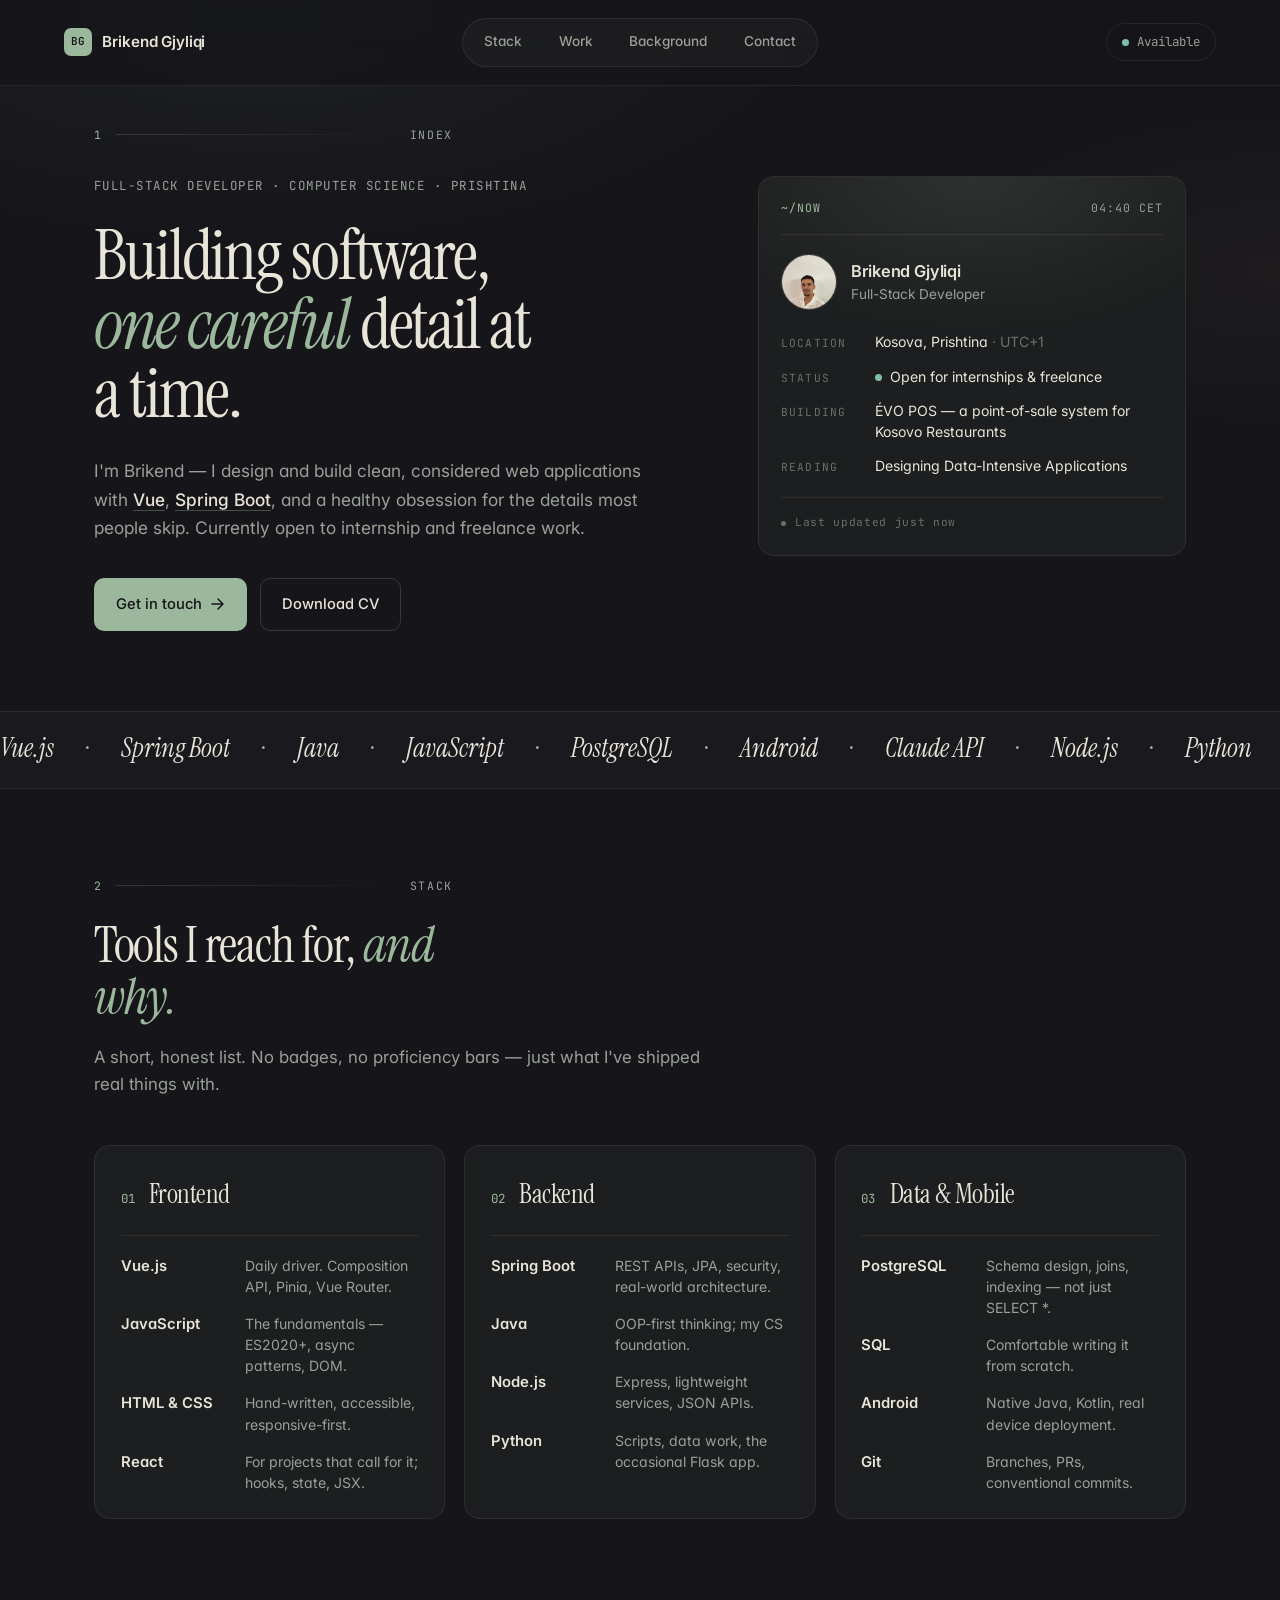
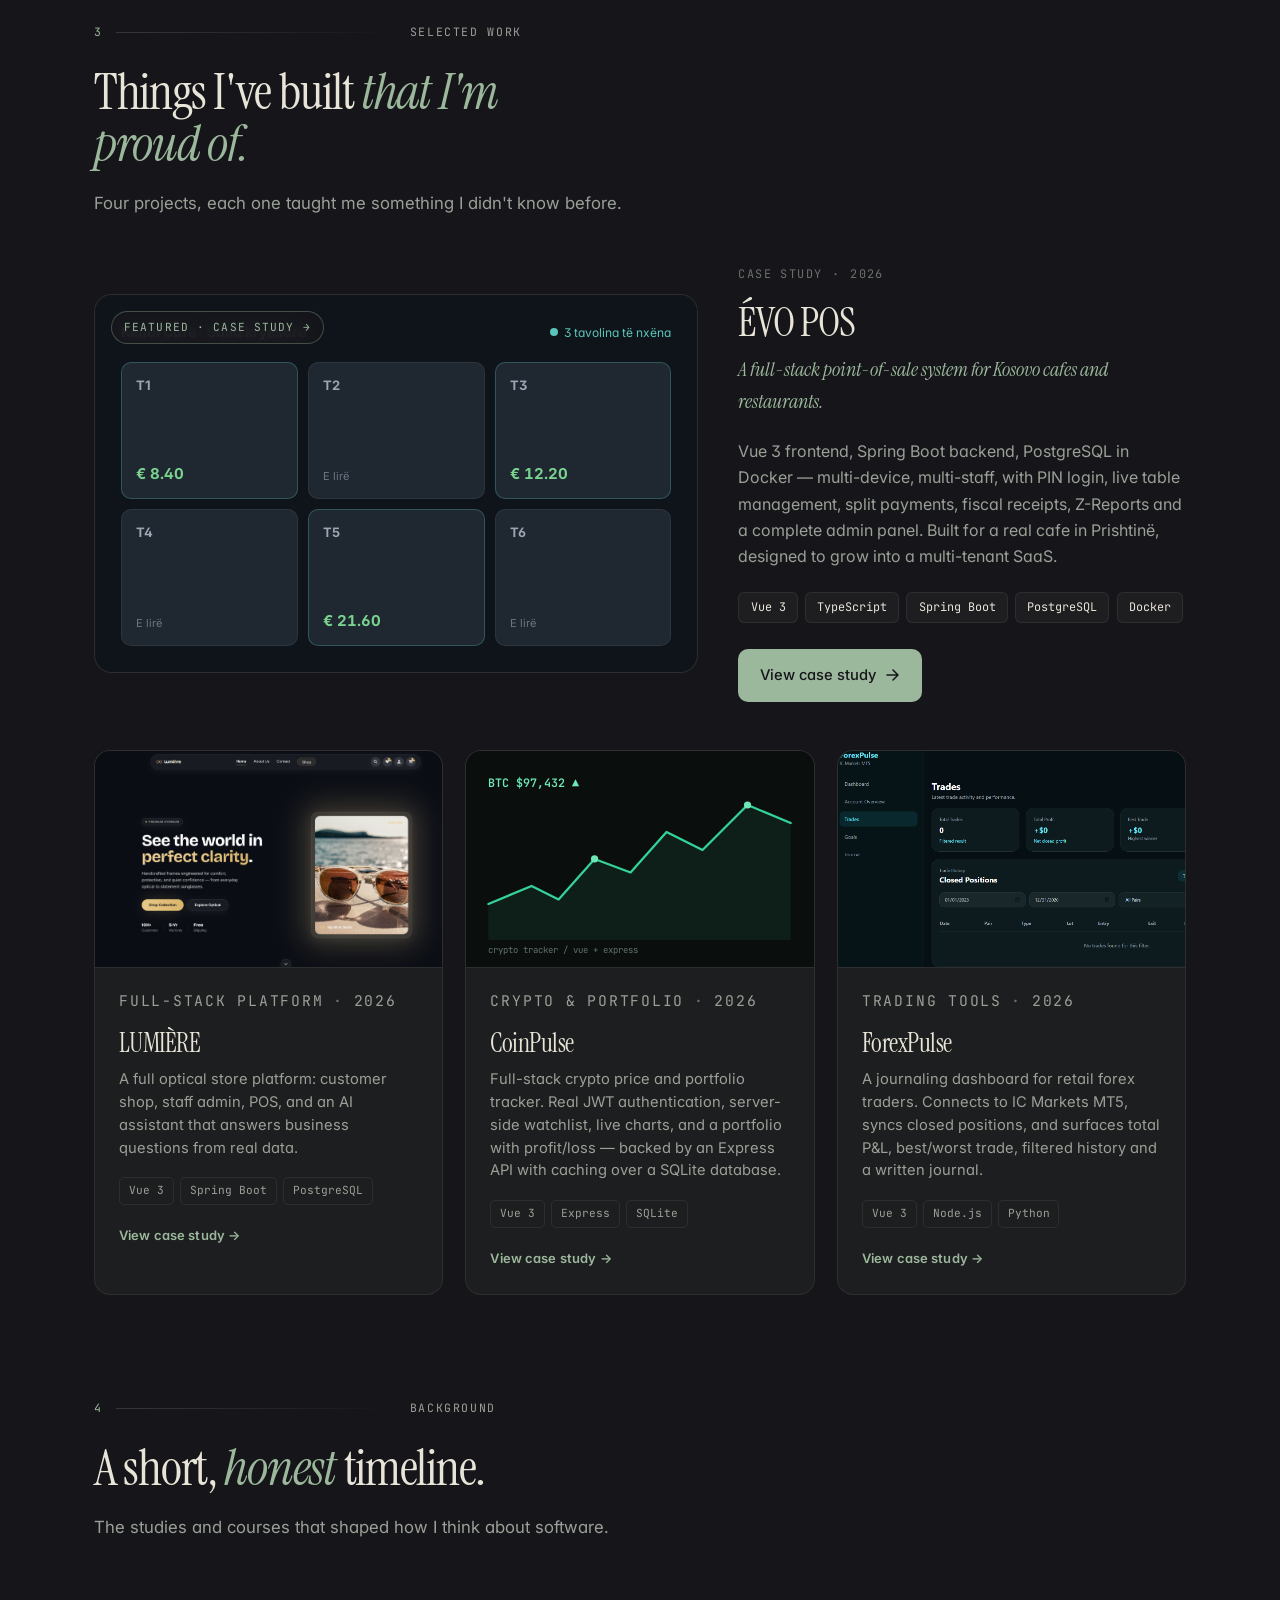
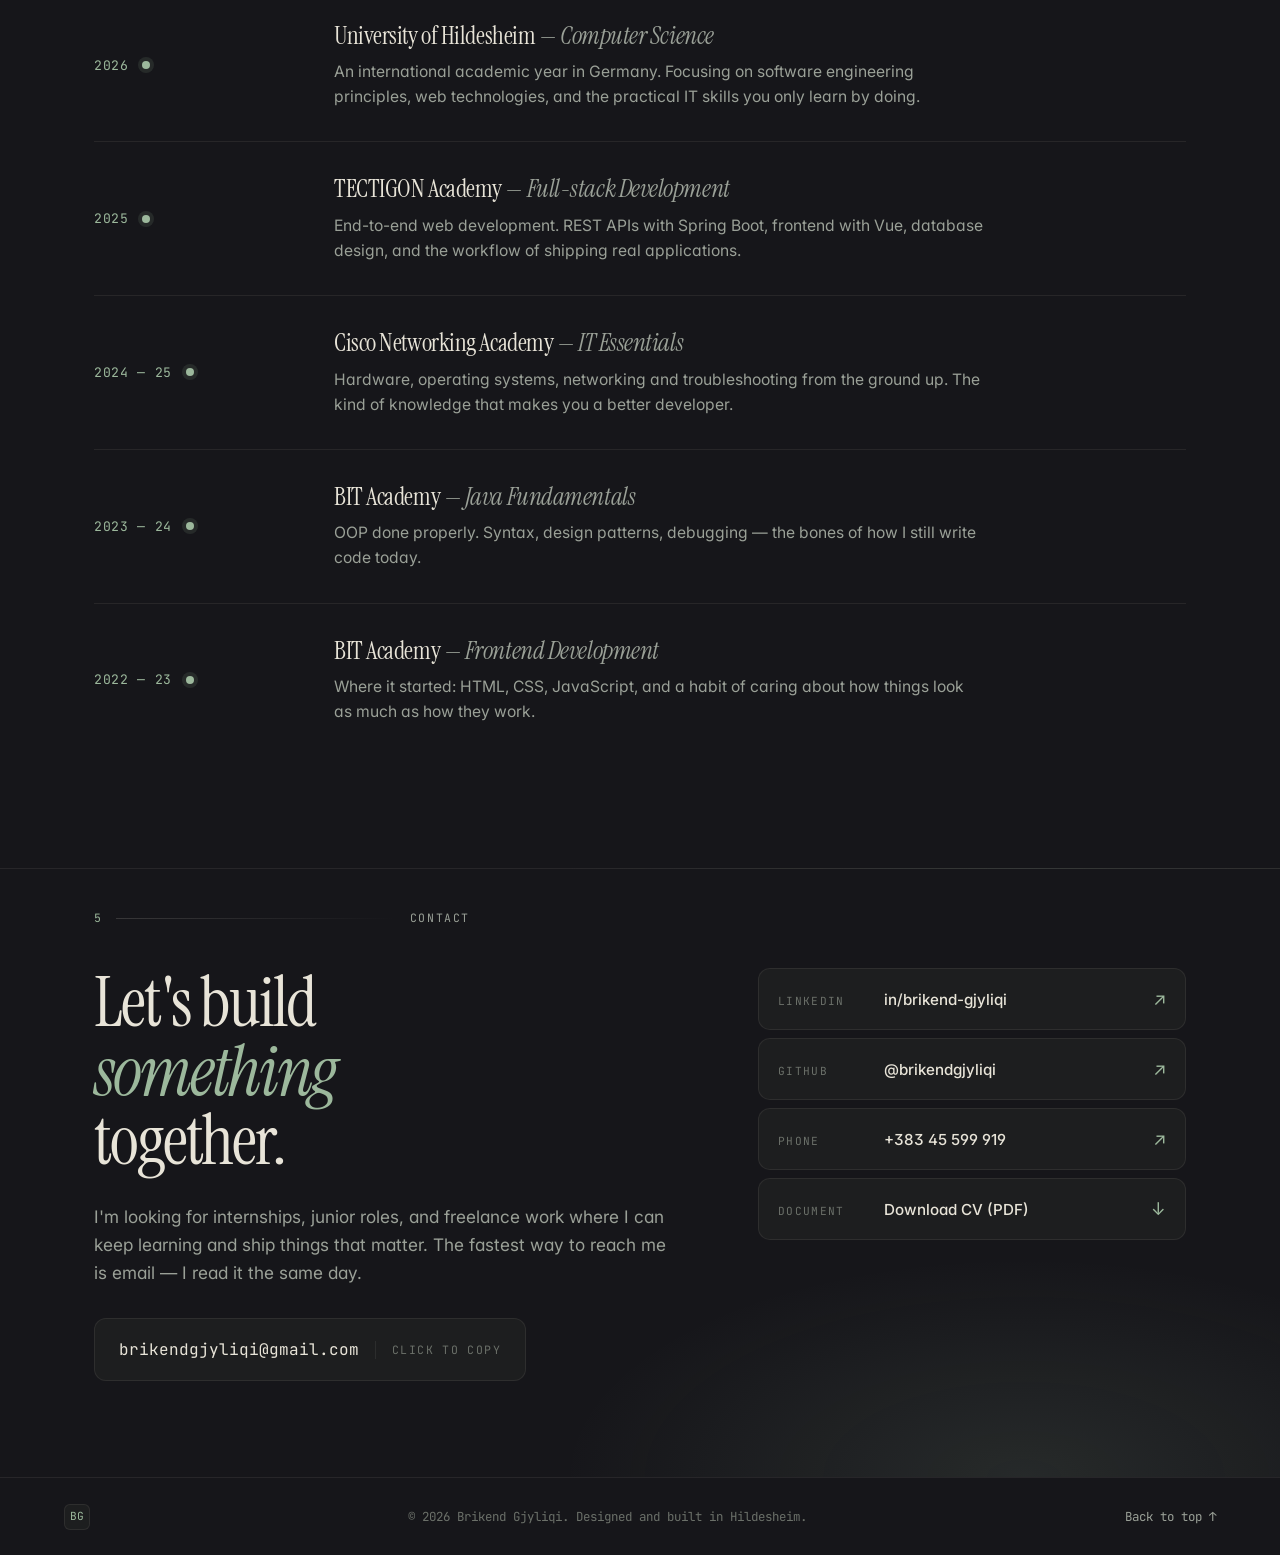
==== commit 9b196258: "Rename Kendi POS to EVO POS, add Open Graph/Twitter meta tags Renames the case study page and produc" ====
--- a/index.html
+++ b/index.html
@@ -5,6 +5,22 @@
   <meta name="viewport" content="width=device-width, initial-scale=1.0" />
   <meta name="description" content="Brikend Gjyliqi — Full-stack developer building thoughtful, modern web applications. Vue, Spring Boot, Java, SQL." />
   <title>Brikend Gjyliqi — Full-stack Developer</title>
+
+  <!-- Open Graph / Facebook / LinkedIn -->
+  <meta property="og:type" content="website" />
+  <meta property="og:url" content="https://portfolio-1-theta-peach.vercel.app" />
+  <meta property="og:title" content="Brikend Gjyliqi — Software Engineer" />
+  <meta property="og:description" content="Building software, one careful detail at a time. Full-stack developer specializing in Vue, Spring Boot, Java, and PostgreSQL." />
+  <meta property="og:image" content="https://portfolio-1-theta-peach.vercel.app/img/pos/OrderView.png" />
+  <meta property="og:image:width" content="1920" />
+  <meta property="og:image:height" content="1020" />
+
+  <!-- Twitter / X -->
+  <meta name="twitter:card" content="summary_large_image" />
+  <meta name="twitter:url" content="https://portfolio-1-theta-peach.vercel.app" />
+  <meta name="twitter:title" content="Brikend Gjyliqi — Software Engineer" />
+  <meta name="twitter:description" content="Building software, one careful detail at a time. Full-stack developer specializing in Vue, Spring Boot, Java, and PostgreSQL." />
+  <meta name="twitter:image" content="https://portfolio-1-theta-peach.vercel.app/img/pos/OrderView.png" />
 
   <link rel="preconnect" href="https://fonts.googleapis.com" />
   <link rel="preconnect" href="https://fonts.gstatic.com" crossorigin />
@@ -43,7 +59,7 @@
 
       <div class="hero-grid">
         <div class="hero-copy">
-          <p class="eyebrow">Full-stack developer · Computer Science, Hildesheim</p>
+          <p class="eyebrow">Full-Stack Developer · Computer Science · Prishtina</p>
           <h1 class="display">
             Building software,
             <em>one careful</em>
@@ -73,13 +89,13 @@
             <img src="img/IMG_9664.jpg" alt="Portrait of Brikend Gjyliqi" />
             <div>
               <div class="status-name">Brikend Gjyliqi</div>
-              <div class="status-role">Engineering &amp; design</div>
+              <div class="status-role">Full-Stack Developer</div>
             </div>
           </div>
           <dl class="status-rows">
-            <div><dt>Location</dt><dd>Hildesheim, DE <span class="muted">· UTC+1</span></dd></div>
+            <div><dt>Location</dt><dd>Kosova, Prishtina <span class="muted">· UTC+1</span></dd></div>
             <div><dt>Status</dt><dd><span class="ping" aria-hidden="true"></span>Open for internships &amp; freelance</dd></div>
-            <div><dt>Building</dt><dd>Kendi POS — a point-of-sale system for Kosovo cafes</dd></div>
+            <div><dt>Building</dt><dd>ÉVO POS — a point-of-sale system for Kosovo Restaurants</dd></div>
             <div><dt>Reading</dt><dd>Designing Data-Intensive Applications</dd></div>
           </dl>
           <div class="status-foot">
@@ -170,9 +186,9 @@
         <p class="section-sub">Four projects, each one taught me something I didn't know before.</p>
       </header>
 
-      <!-- FEATURED 01: Kendi POS -->
+      <!-- FEATURED 01: ÉVO POS -->
       <article class="featured-project">
-        <a href="kendi-pos.html" class="featured-media">
+        <a href="evo-pos.html" class="featured-media">
           <div class="kp-hero">
             <div class="kp-hero-bar">
               <span class="kp-hero-venue">Kendi Cafe · Salla kryesore</span>
@@ -193,7 +209,7 @@
           <p class="project-meta">
             <span>Case study</span><span class="sep" aria-hidden="true">·</span><span>2026</span>
           </p>
-          <h3 class="project-title">Kendi POS</h3>
+          <h3 class="project-title">ÉVO POS</h3>
           <p class="project-tag">A full-stack point-of-sale system for Kosovo cafes and restaurants.</p>
           <p class="project-desc">
             Vue 3 frontend, Spring Boot backend, PostgreSQL in Docker —
@@ -206,7 +222,7 @@
             <li>Vue 3</li><li>TypeScript</li><li>Spring Boot</li><li>PostgreSQL</li><li>Docker</li>
           </ul>
           <div class="project-actions">
-            <a href="kendi-pos.html" class="btn btn-primary">
+            <a href="evo-pos.html" class="btn btn-primary">
               View case study
               <svg width="14" height="14" viewBox="0 0 14 14" aria-hidden="true"><path d="M1 7h11M7 2l5 5-5 5" stroke="currentColor" stroke-width="1.5" fill="none" stroke-linecap="round" stroke-linejoin="round"/></svg>
             </a>
--- a/style.css
+++ b/style.css
@@ -1011,7 +1011,7 @@
   .hero-actions .btn { flex: 1 1 auto; justify-content: center; }
 }
 
-/* ─── Kendi POS live preview inside featured-project ─── */
+/* ─── ÉVO POS live preview inside featured-project ─── */
 .kendi-preview {
   background: #0F141A;
   display: flex;
@@ -1133,7 +1133,7 @@
   .kp-grid { grid-template-columns: repeat(2, 1fr); }
 }
 
-/* ─── Kendi POS mini preview inside project-card ─── */
+/* ─── ÉVO POS mini preview inside project-card ─── */
 .project-card-media--link {
   display: block;
   text-decoration: none;
@@ -1227,7 +1227,7 @@
 
 .project-card-link:hover { text-decoration: underline; }
 /* ─────────────────────────────────────────────────────────────
-   Kendi POS featured hero mock
+   ÉVO POS featured hero mock
    ───────────────────────────────────────────────────────────── */
 
 .kp-hero {
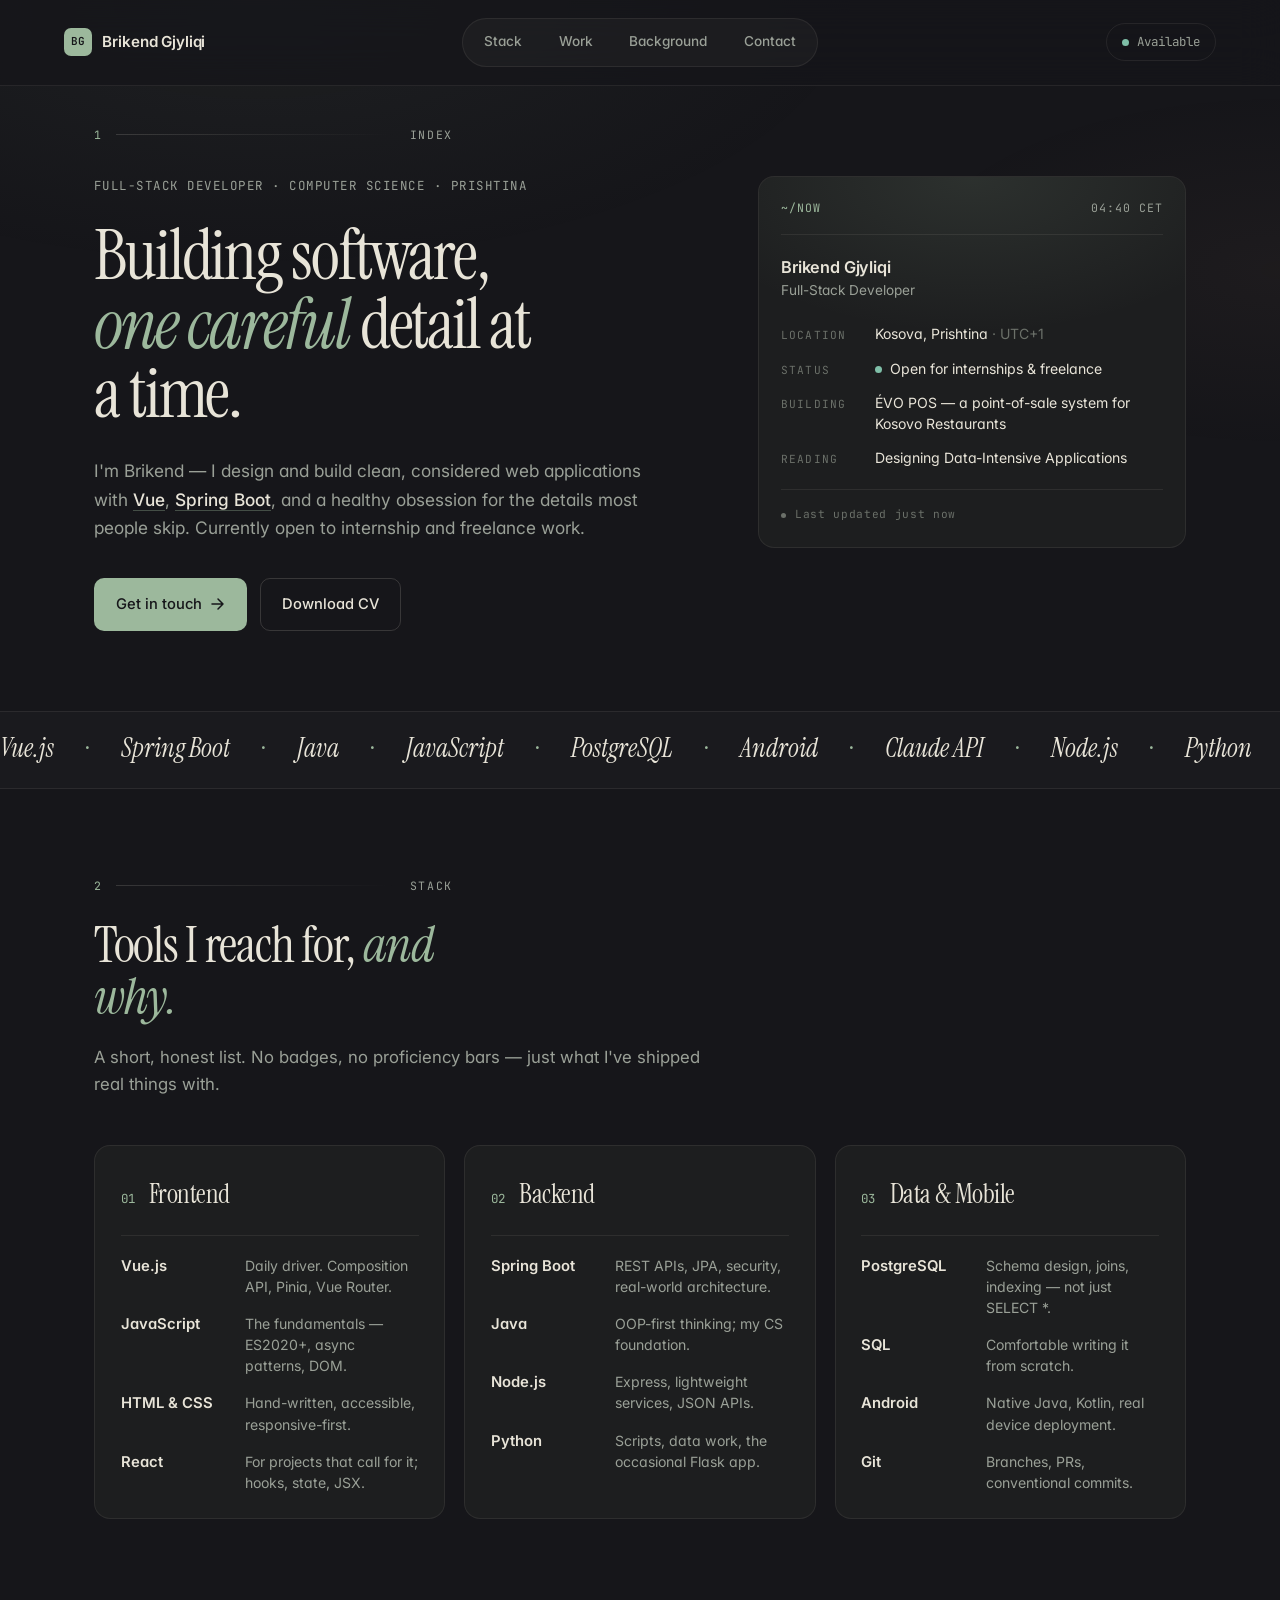
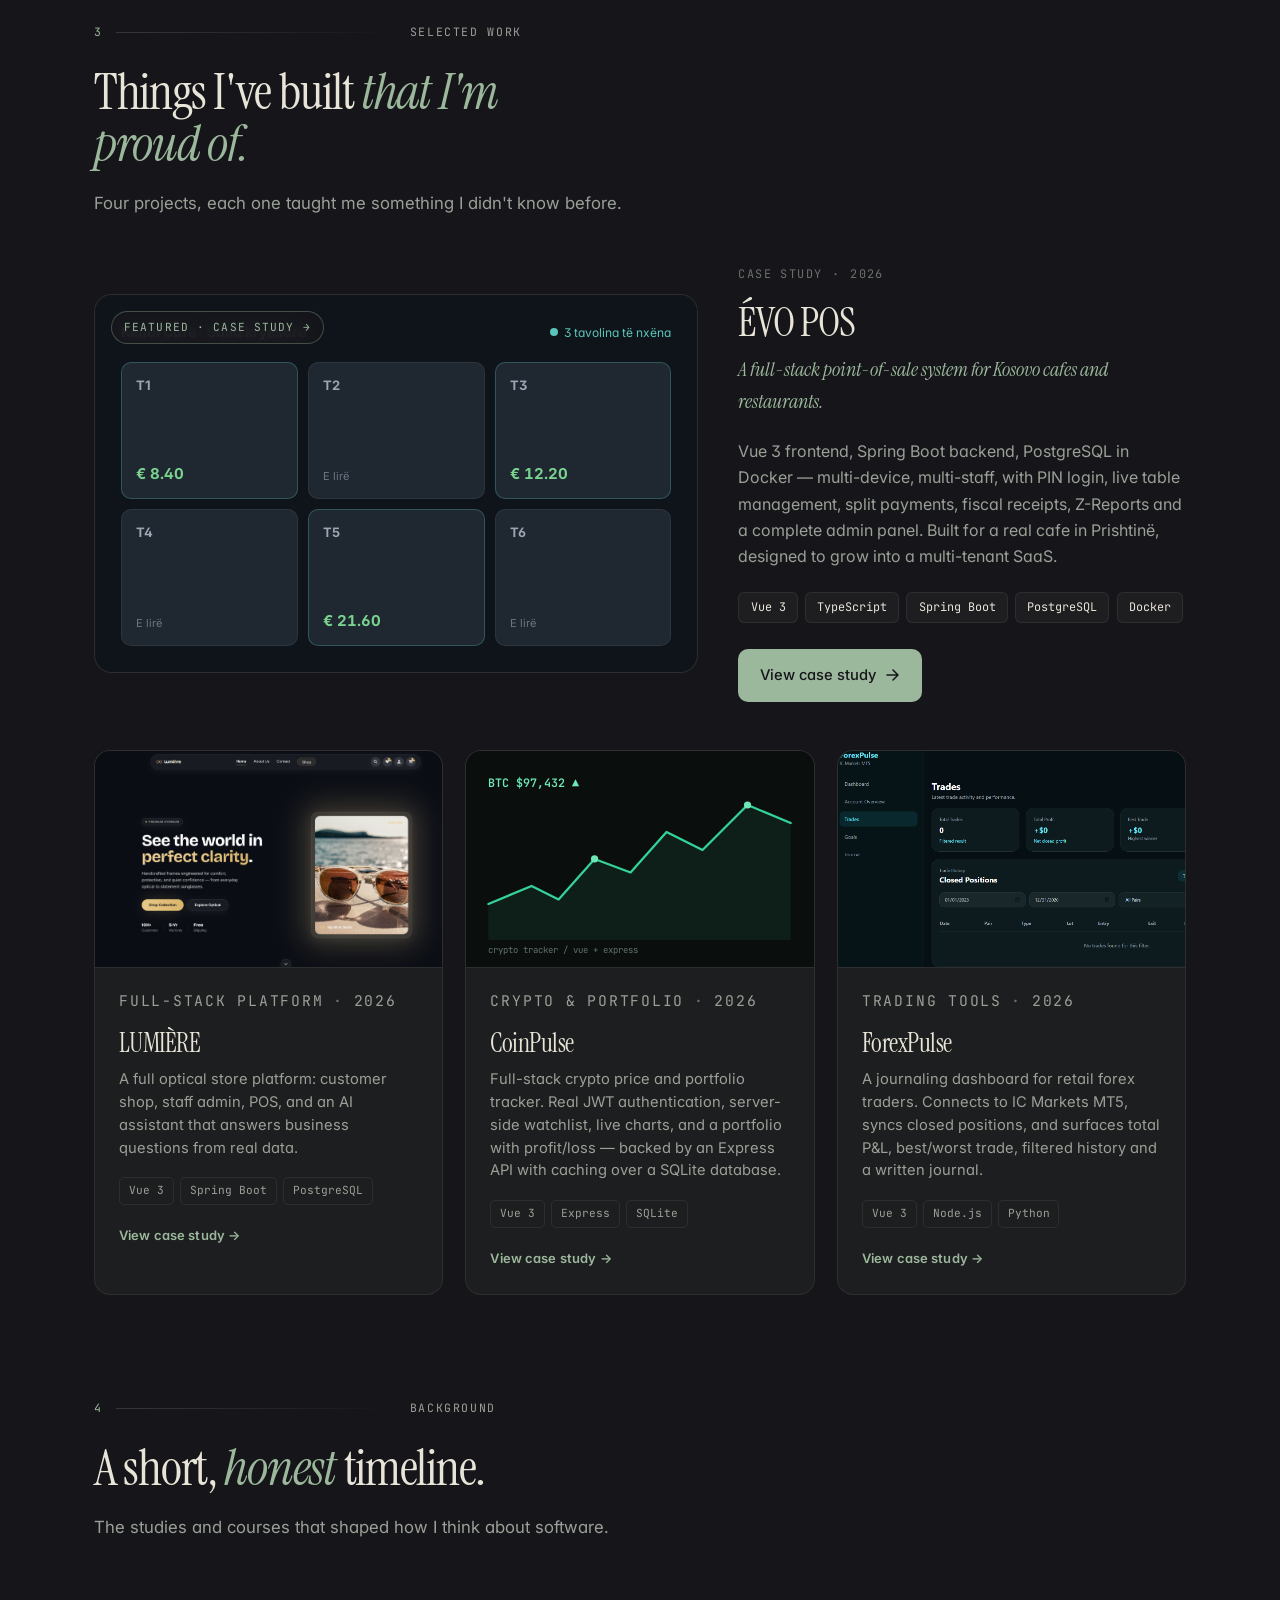
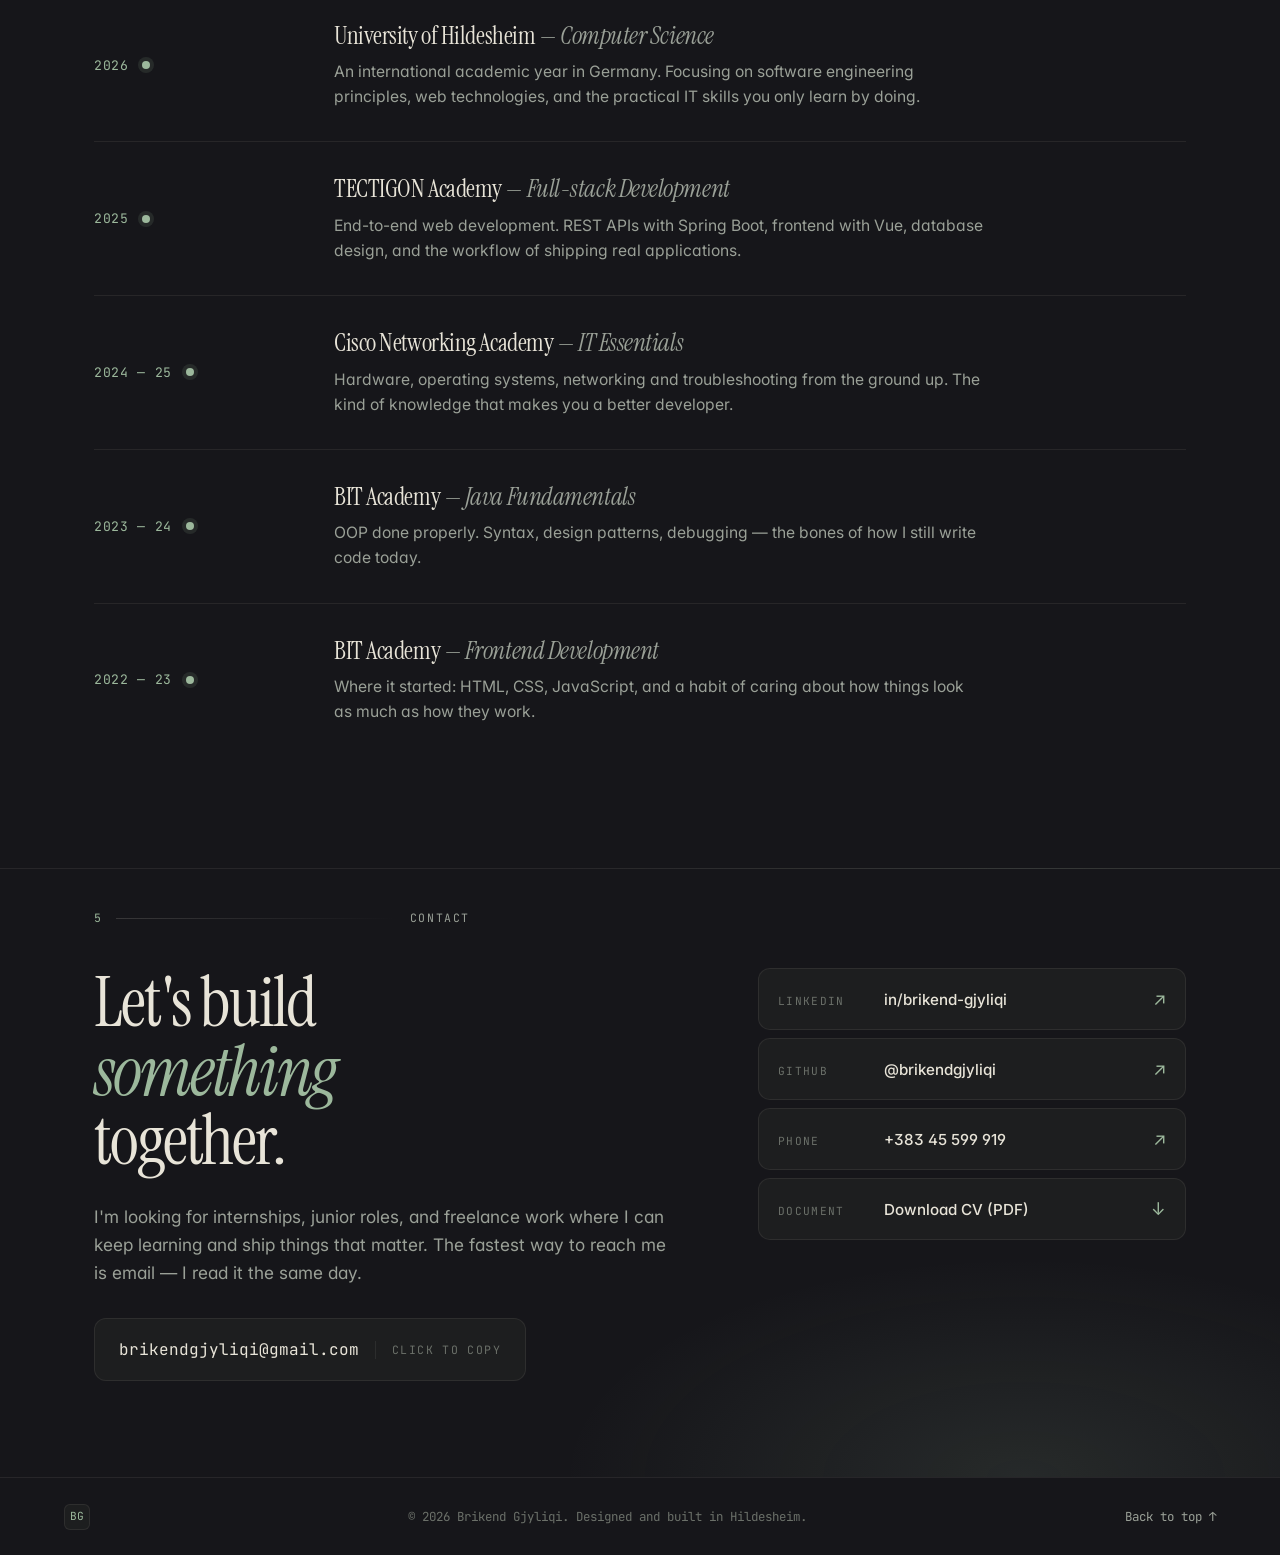
==== commit 342e9097: "Remove profile portrait from hero status card Drops the face photo from the ~/now status card since " ====
--- a/index.html
+++ b/index.html
@@ -86,7 +86,6 @@
             <span class="status-time" id="liveTime">—</span>
           </div>
           <div class="status-id">
-            <img src="img/IMG_9664.jpg" alt="Portrait of Brikend Gjyliqi" />
             <div>
               <div class="status-name">Brikend Gjyliqi</div>
               <div class="status-role">Full-Stack Developer</div>
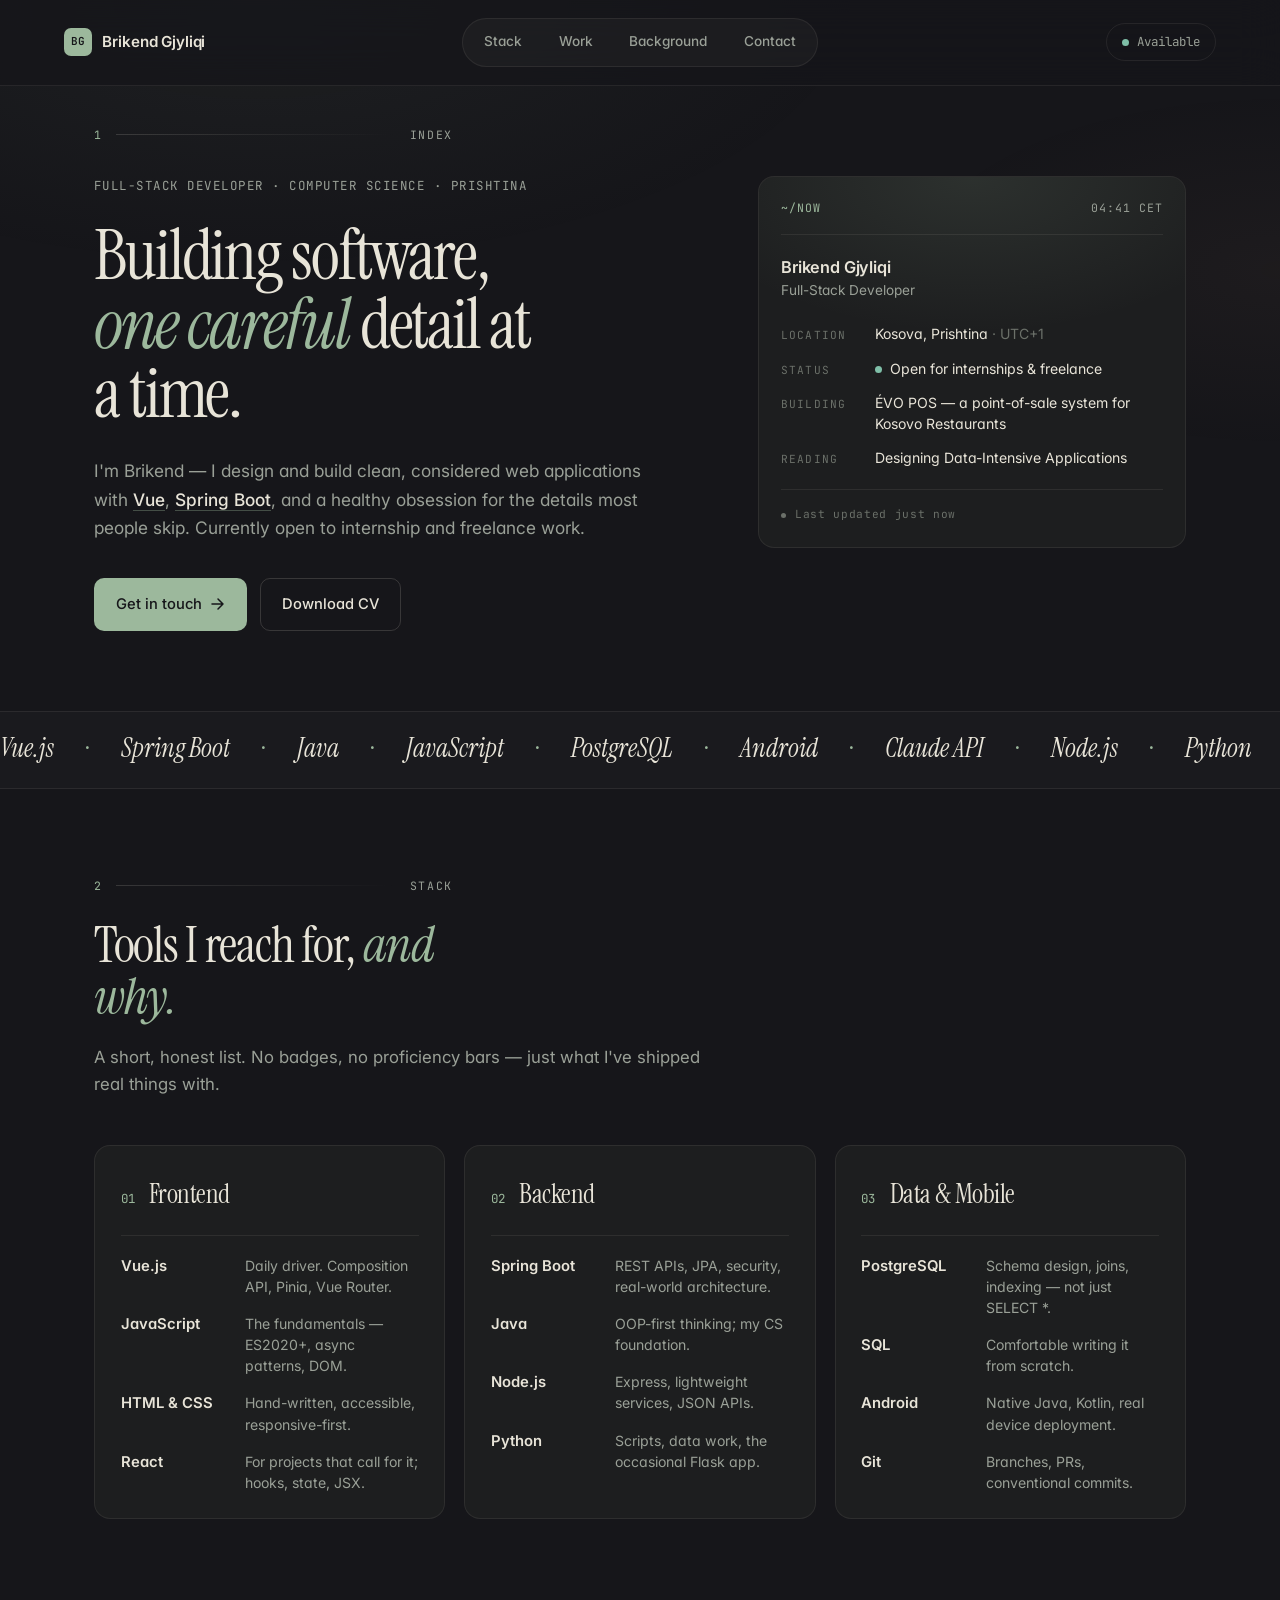
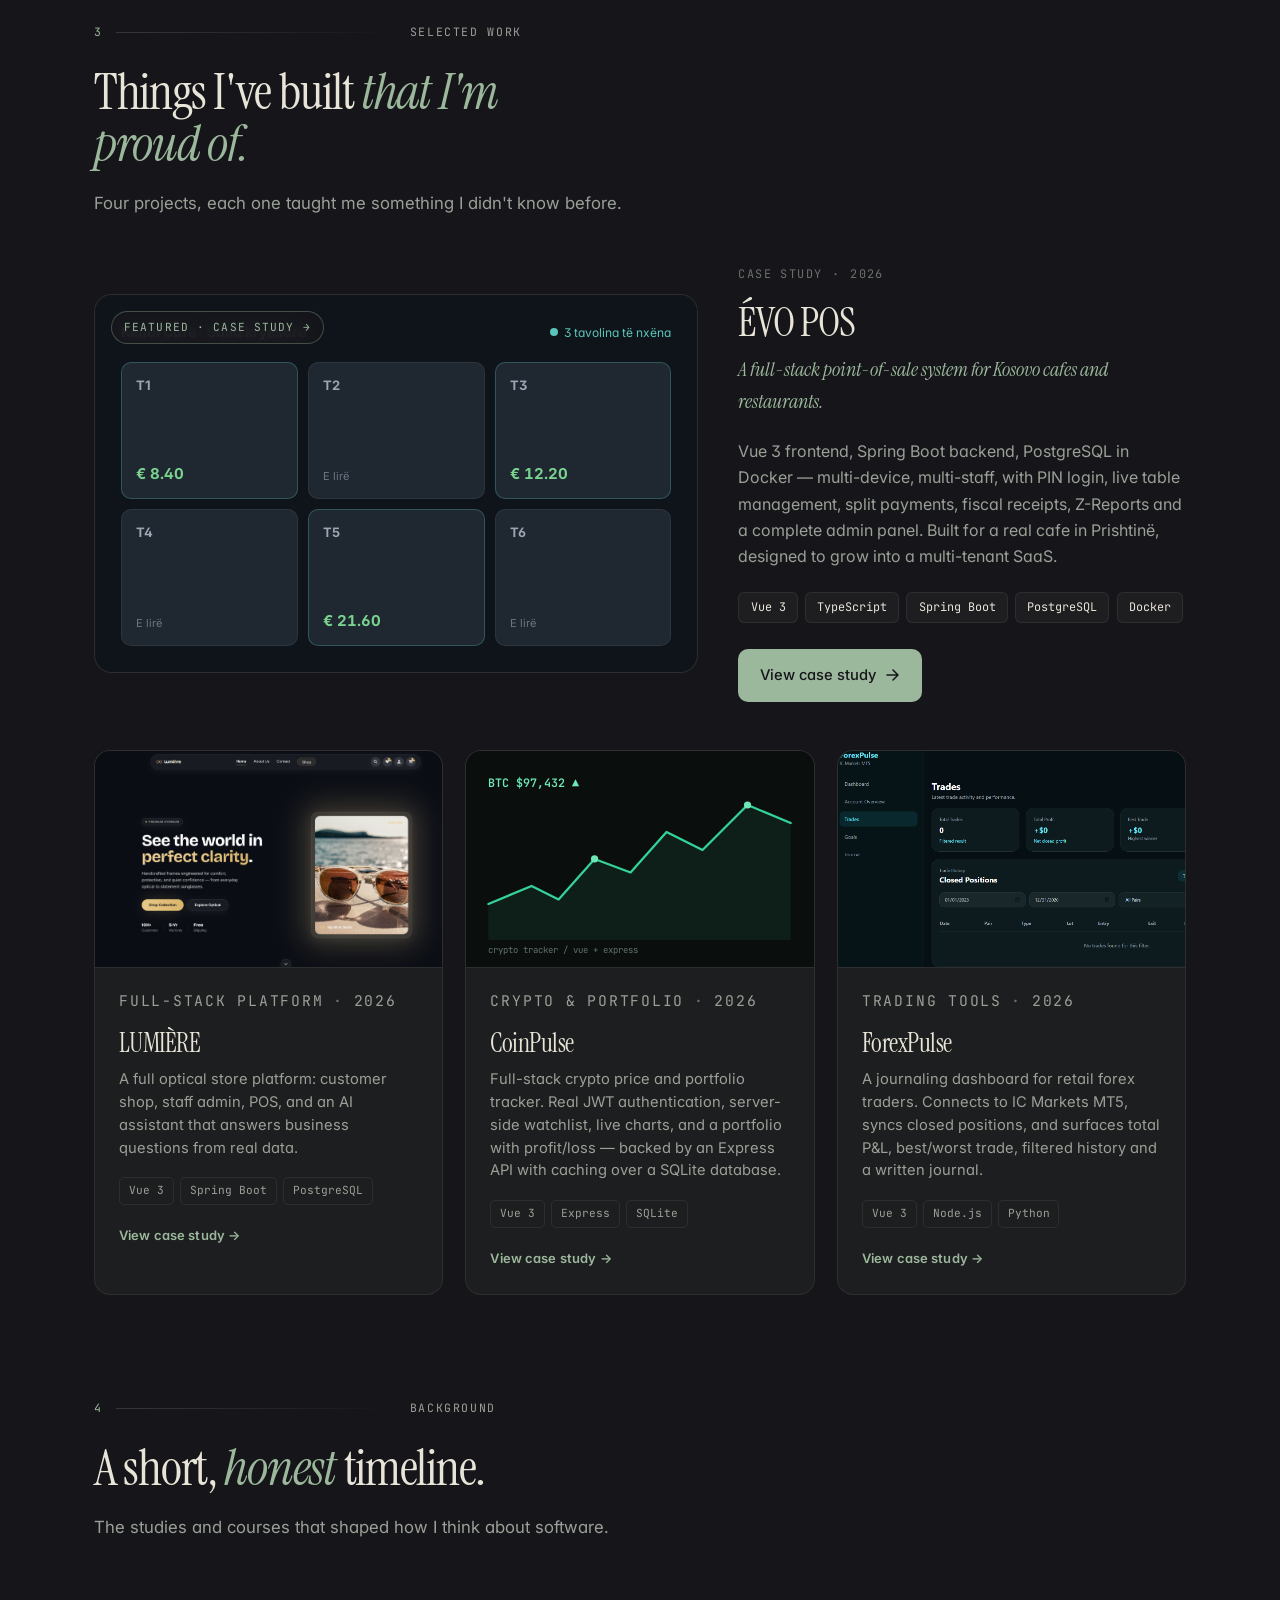
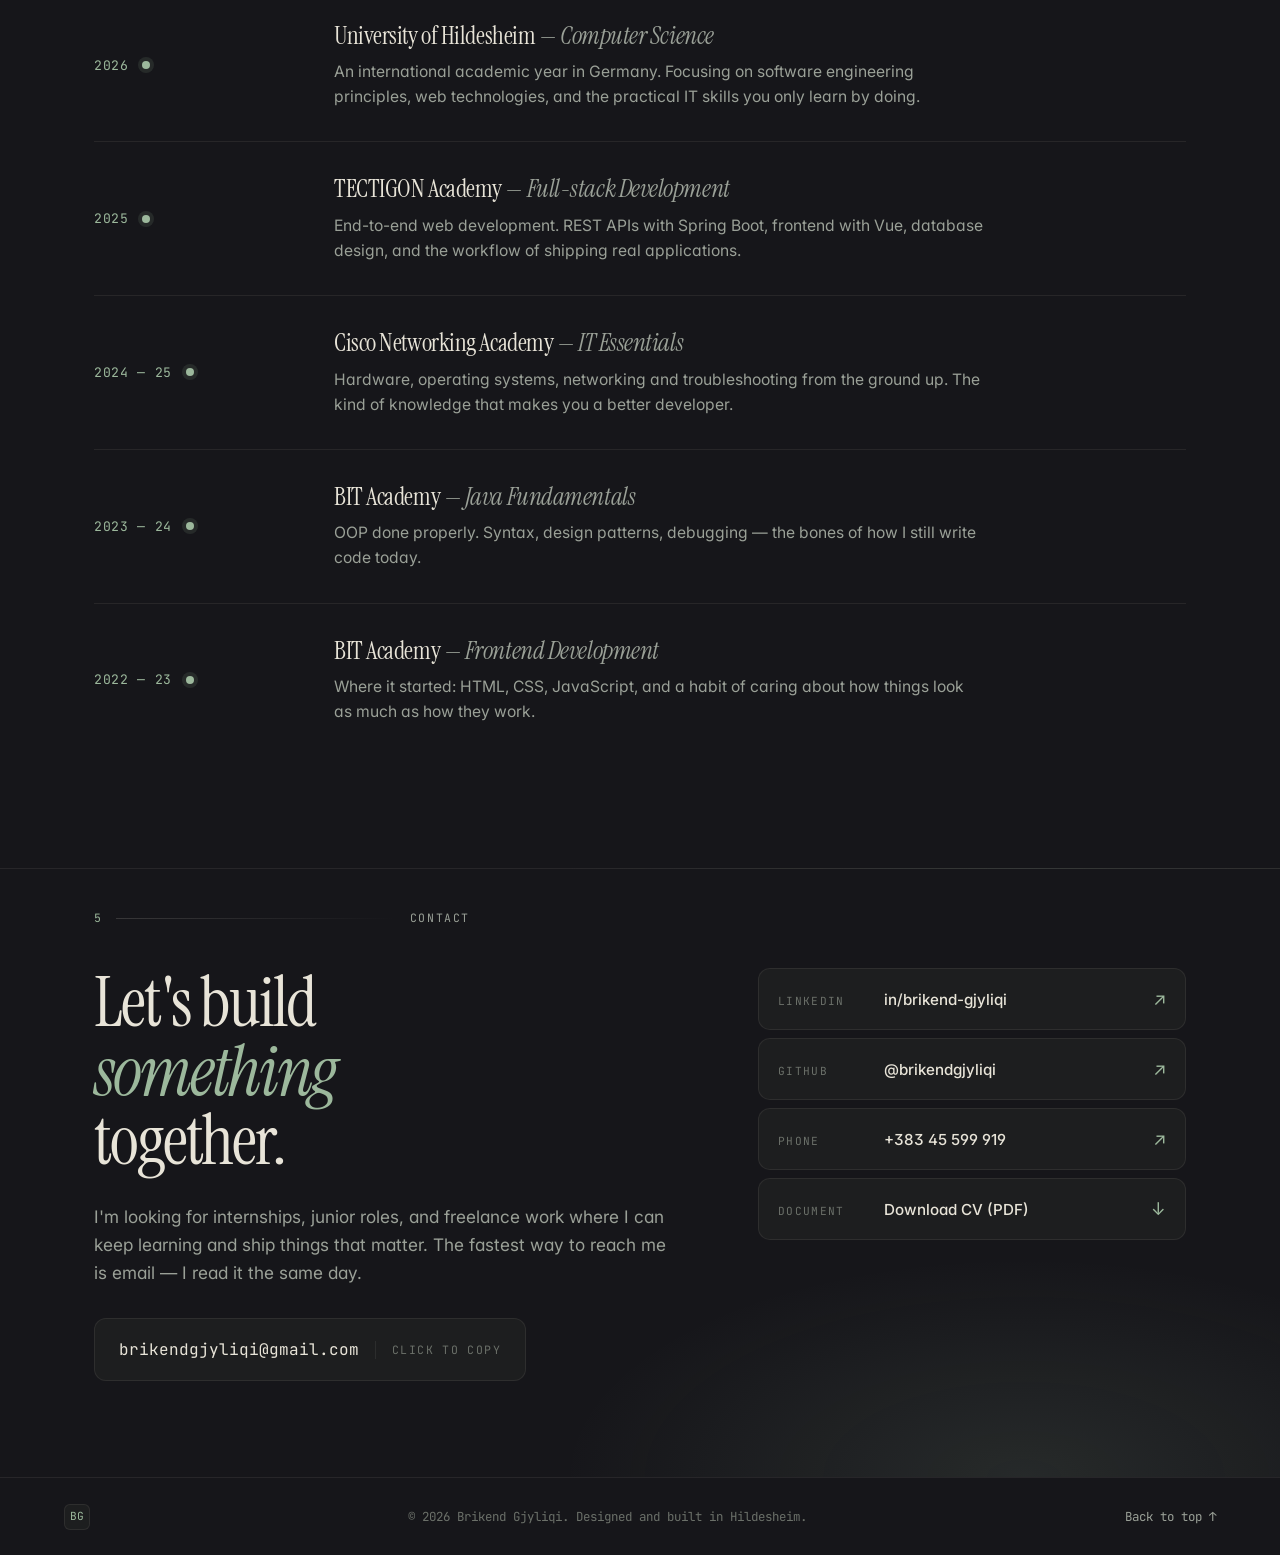
==== commit e9fe2660: "Change OG/Twitter title to Full-stack Developer Co-Authored-By: Claude Sonnet 5 <noreply@anthropic.c" ====
--- a/index.html
+++ b/index.html
@@ -9,7 +9,7 @@
   <!-- Open Graph / Facebook / LinkedIn -->
   <meta property="og:type" content="website" />
   <meta property="og:url" content="https://portfolio-1-theta-peach.vercel.app" />
-  <meta property="og:title" content="Brikend Gjyliqi — Software Engineer" />
+  <meta property="og:title" content="Brikend Gjyliqi — Full-stack Developer" />
   <meta property="og:description" content="Building software, one careful detail at a time. Full-stack developer specializing in Vue, Spring Boot, Java, and PostgreSQL." />
   <meta property="og:image" content="https://portfolio-1-theta-peach.vercel.app/img/pos/OrderView.png" />
   <meta property="og:image:width" content="1920" />
@@ -18,7 +18,7 @@
   <!-- Twitter / X -->
   <meta name="twitter:card" content="summary_large_image" />
   <meta name="twitter:url" content="https://portfolio-1-theta-peach.vercel.app" />
-  <meta name="twitter:title" content="Brikend Gjyliqi — Software Engineer" />
+  <meta name="twitter:title" content="Brikend Gjyliqi — Full-stack Developer" />
   <meta name="twitter:description" content="Building software, one careful detail at a time. Full-stack developer specializing in Vue, Spring Boot, Java, and PostgreSQL." />
   <meta name="twitter:image" content="https://portfolio-1-theta-peach.vercel.app/img/pos/OrderView.png" />
 
